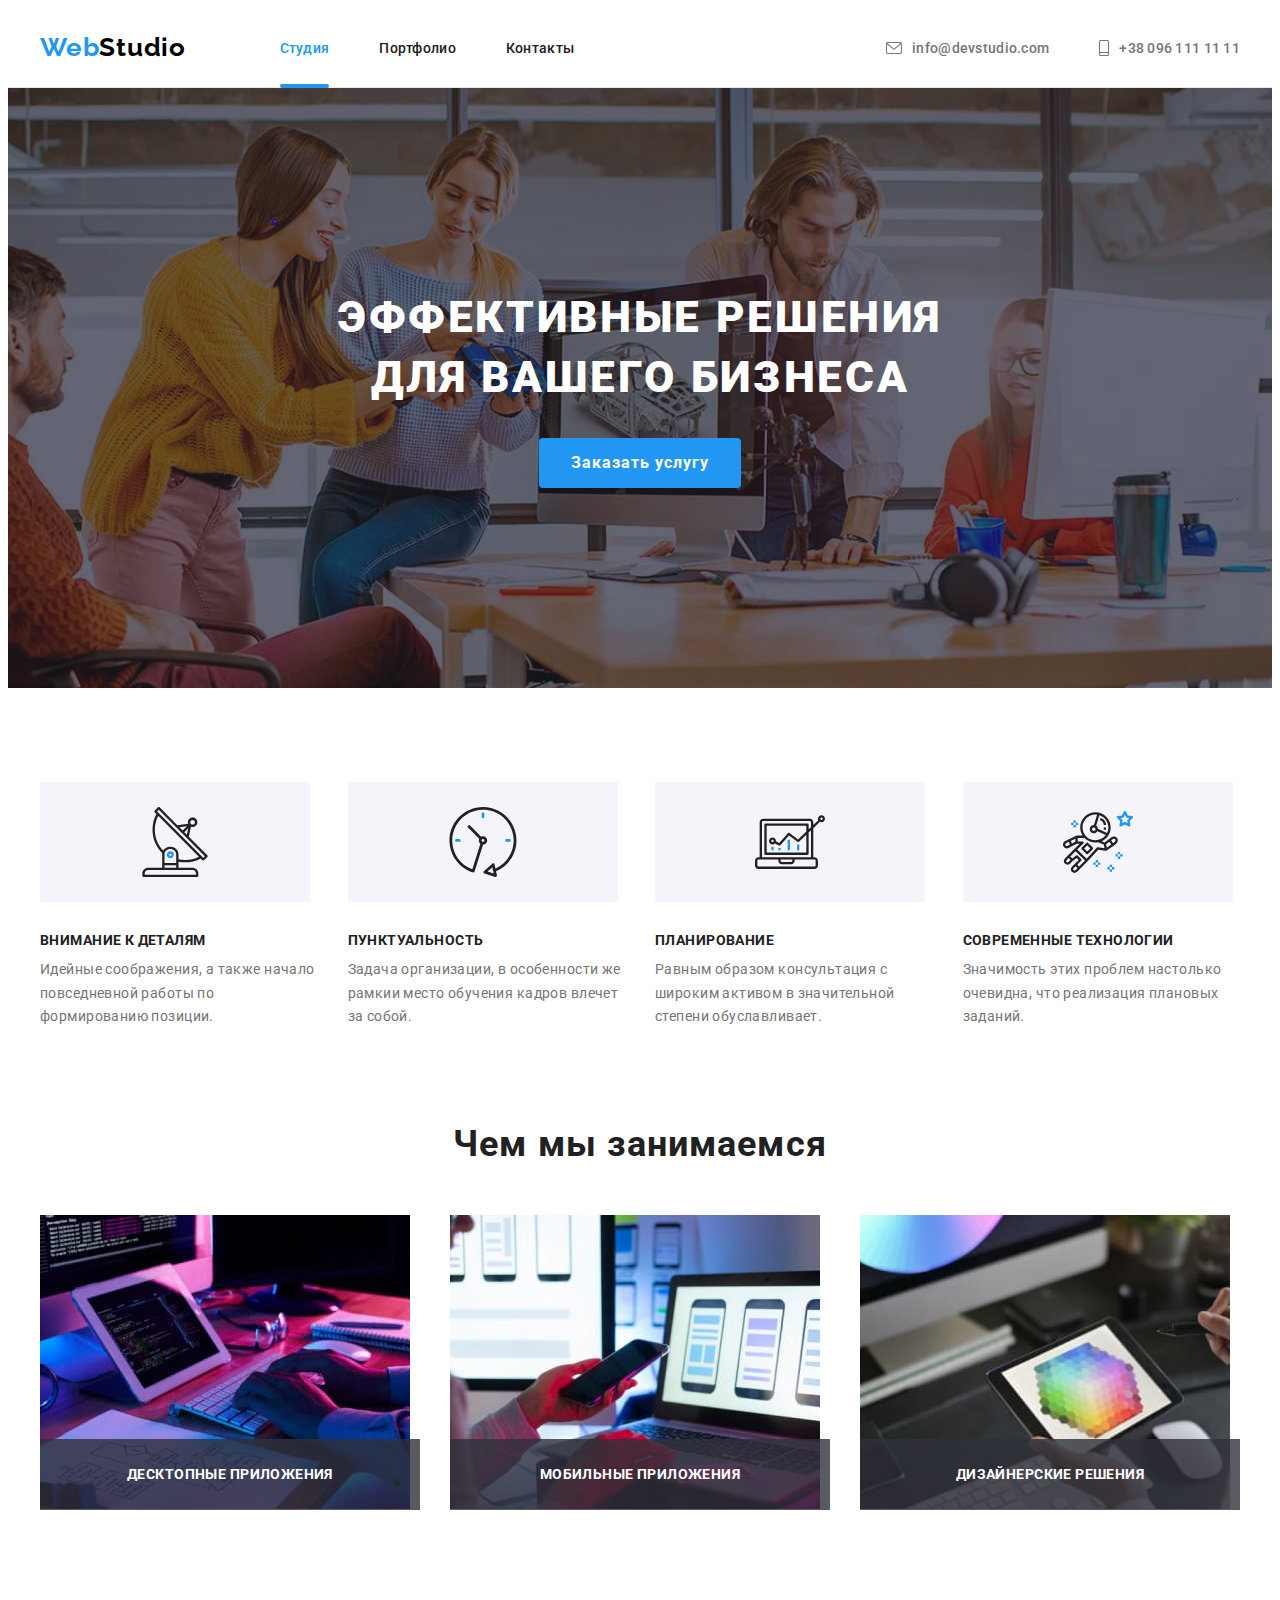
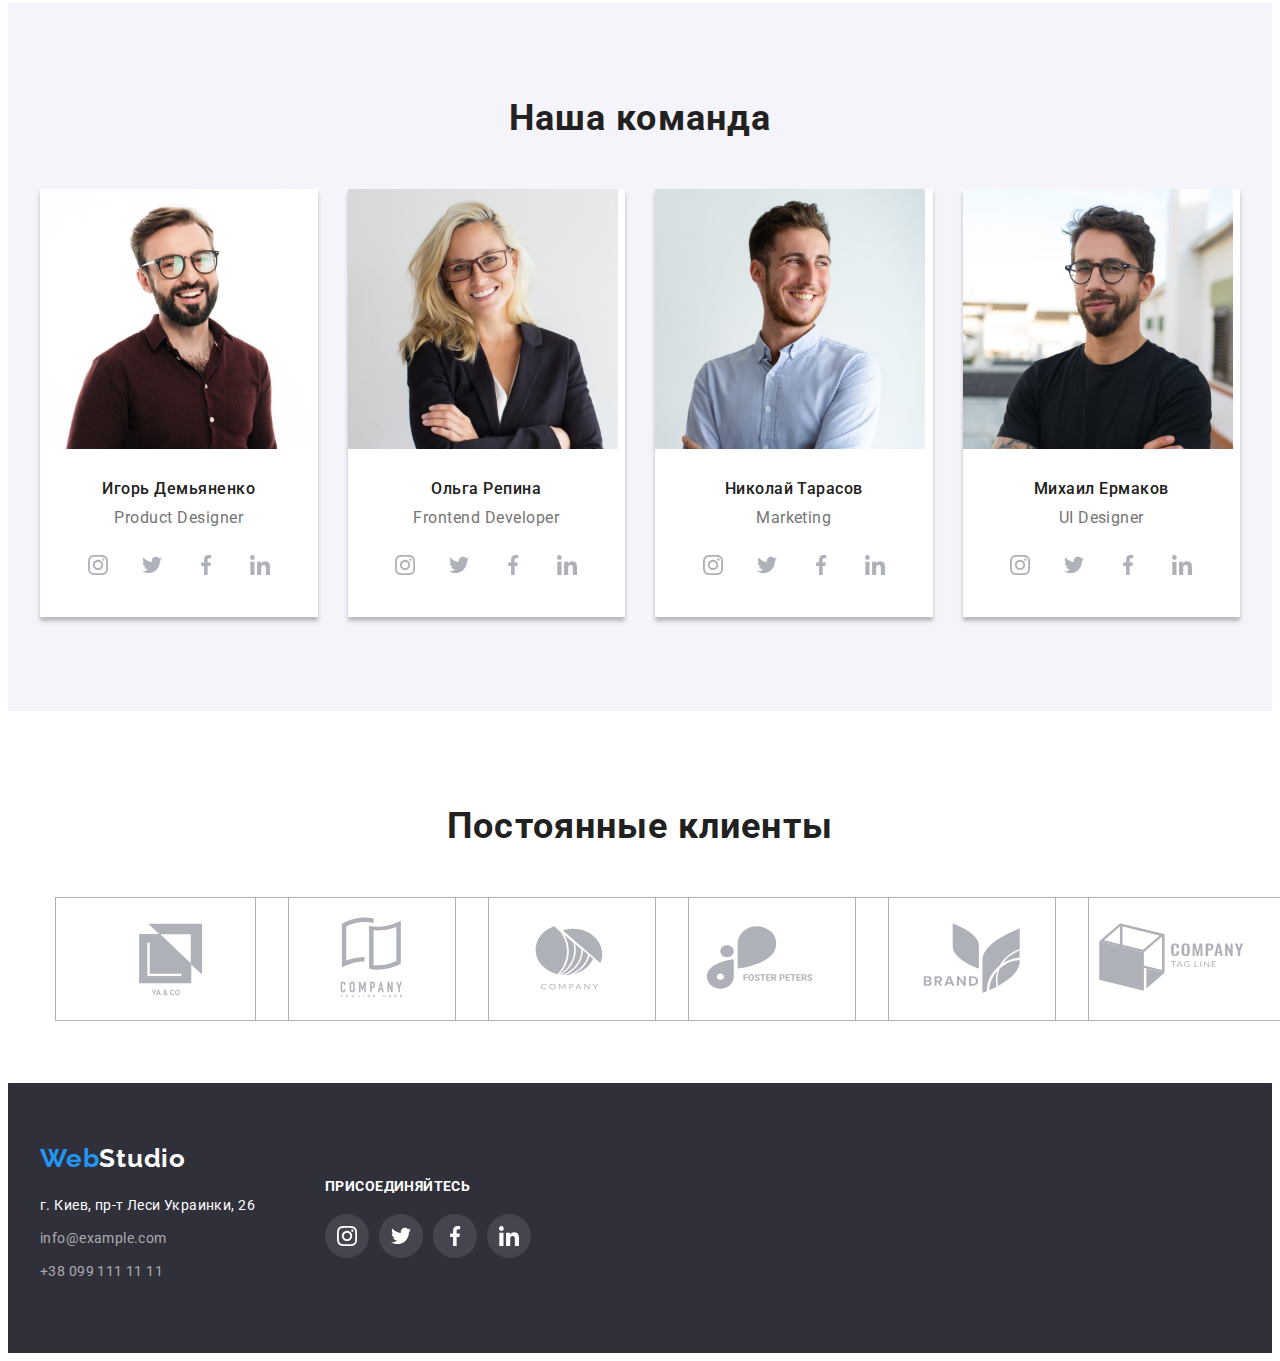
==== index.html @ f4473c48 "add files from previous homework" ====
<!DOCTYPE html>
<html lang="ru">
    <head>
        <meta charset="utf-8">
        <title> Studio</title>
        <!--link GOOGLE Fonts-->
        <!--CSS rules to specify families
            font-family: 'Raleway', sans-serif;
            font-family: 'Roboto', sans-serif;-->
        <link rel="preconnect" href="https://fonts.googleapis.com">
        <link rel="preconnect" href="https://fonts.gstatic.com" crossorigin>
        <link href="https://fonts.googleapis.com/css2?family=Raleway:wght@700&family=Roboto:wght@400;500;700;900&display=swap" rel="stylesheet">
        <!--Link style-->
        <link rel="stylesheet" href="https://cdnjs.cloudflare.com/ajax/libs/modern-normalize/1.1.0/modern-normalize.min.css" integrity="sha512-wpPYUAdjBVSE4KJnH1VR1HeZfpl1ub8YT/NKx4PuQ5NmX2tKuGu6U/JRp5y+Y8XG2tV+wKQpNHVUX03MfMFn9Q==" crossorigin="anonymous" referrerpolicy="no-referrer" />
        <link rel="stylesheet" href="./css/style.css">
    </head>
    <body>
        <header class="header">
            <div class="container header-container">
                <a href="" class="link link-no-tdn header-logo">Web<span class="header-post-logo">Studio</span> </a>
                <nav class="navigation-header">
                    <ul class="list list-no-ls list-header-navigation " > 
                        <li class="header-nav-item item"><a href="./index.html" class="link link-no-tdn header-nav-link current-page-link ">Студия</a></li>
                        <li class="header-nav-item item"><a href="./portfolio.html" class="link link-no-tdn header-nav-link ">Портфолио</a></li>    
                        <li class="header-nav-item item"><a href="" class="link link-no-tdn header-nav-link ">Контакты</a></li>
                    </ul>    
                </nav>
                <ul class="list list-no-ls list-header-contact" >
                    <li class="header-contact-item item mail-item"><a href="mailto:info@devstudio.com" class="link link-no-tdn header-contact-link">
                        <svg width="16" height="12" class="contact-icon"> 
                            <use href="./images/icons.svg#icon-envelope"></use>
                        </svg>
                        <span class="mail-header">info@devstudio.com</span></a></li>
                    <li class="header-contact-item"><a href="tel:+380961111111" class="link link-no-tdn header-contact-link">
                        <svg width="10" height="16" class="contact-icon"> 
                            <use href="./images/icons.svg#icon-smartphone"></use>
                        </svg>
                        <span>+38 096 111 11 11</span></a></li>
                </ul>
            </div>
        </header>
        <main>
            <section class="hero section">  
                <div class="container hero-container">
                    <h1 class="hero-title">Эффективные решения для вашего бизнеса</h1>
                        <input type="button" value="Заказать услугу" class="hero-button button" data-modal-open>
                </div>
            </section>
            <section class="superiority section">
                <div class="container">
                    <h2 hidden >Наши достоинства</h2>
                    <ul class="superiority-list list-no-ls">
                        <li class="superiority-item item">
                            <div class="superiority-img-block">
                                <svg class="superiority-img">
                                    <use href="./images/icons.svg#icon-antenna"></use>
                                </svg> 
                            </div>
                            <h3 class="superiority-name">Внимание к деталям</h3>
                            <p class="superiority-after-title">Идейные соображения, а также начало повседневной работы по формированию позиции.</p>
                        </li>
                        <li class="superiority-item item">
                            <div class="superiority-img-block">
                                <svg class="superiority-img">
                                    <use href="./images/icons.svg#icon-clock"></use>
                                </svg> 
                            </div>
                            <h3 class="superiority-name">Пунктуальность</h3>
                            <p class="superiority-after-title">Задача организации, в особенности же рамкии место обучения кадров влечет за собой.</p>
                        </li>
                        <li class="superiority-item item">
                            <div class="superiority-img-block">
                                <svg class="superiority-img">
                                    <use href="./images/icons.svg#icon-diagram"></use>
                                </svg> 
                            </div>
                            <h3 class="superiority-name">Планирование</h3>
                            <p class="superiority-after-title">Равным образом консультация с широким активом в значительной степени обуславливает.</p>
                        </li>
                        <li class="superiority-item item">
                            <div class="superiority-img-block">
                                <svg class="superiority-img">
                                    <use href="./images/icons.svg#icon-astronaut"></use>
                                </svg> 
                            </div>
                            <h3 class="superiority-name">Современные технологии</h3>
                            <p class="superiority-after-title">Значимость этих проблем настолько очевидна, что реализация плановых заданий.</p>
                        </li>
                    </ul> 
                </div>   
            </section>
            <section class="scills-section section">
                <div class="container scills-container">
                    <h2 class="scills-title">
                        Чем мы занимаемся
                    </h2>
                    <ul class="scills-list list-no-ls">
                        <li class="scills-item item">
                            <div class="scills-content">
                                <a href="" class="scills-link link-no-tdn link">
                                    <img src="./images/desktop-app.jpg" alt="Разработка десктопных приложений" width="370" height="294">
                                </a>
                                <p class="scills-content-overlay">
                                    Десктопные приложения
                                </p>
                            </div>
                        </li>
                        <li class="scills-item item">
                            <div class="scills-content">
                                <a href="" class="scills-link link-no-tdn link">
                                    <img src="./images/smartphone-app.jpg" alt="Разработка мобильных приложений" width="370" height="294">
                                </a>
                                <p class="scills-content-overlay">
                                    Мобильные приложения
                                </p>
                            </div>

                        <li class="scills-item item">
                            <div class="scills-content">
                                <a href="" class="scills-link link-no-tdn link">
                                    <img src="./images/design.jpg" alt="Смелые дизайнерские решения" width="370" height="294">
                                </a>
                                <p class="scills-content-overlay">
                                    Дизайнерские решения
                                </p>
                            </div>
                        </li>
                    </ul>
                </div>
            </section>
            <section class="team-section section" >
                <div class="container">
                    <h2 class="team-title"> Наша команда </h2>
                    <ul class="team-list list-no-ls">
                        <li class="team-items item">
                            <img src="./images/productdesigner.jpg" alt="Product Designer" width="270" height="260">
                            <div class="team-fig-caption">
                                <h3 class="team-member-names">Игорь Демьяненко</h3>
                                <p lang="en" class="team-member-positions">Product Designer</p>
                                <ul class="social-list social-list-members list-no-ls list">
                                    <li class="social-item item social-item-members">
                                        <a href="" class="social-link link-no-tdn link">
                                            <svg class="social-icon"> 
                                                <use href="./images/icons.svg#icon-instagram"></use>
                                            </svg>
                                             </a>
                                    </li>
                                    <li class="social-item item social-item-members">
                                        <a href="" class="social-link link-no-tdn link">
                                            <svg class="social-icon"> 
                                                <use href="./images/icons.svg#icon-twitter"></use>
                                            </svg>
                                        </a>
                                    </li>
                                    <li class="social-item item social-item-members">
                                        <a href="" class="social-link link-no-tdn link">
                                            <svg class="social-icon"> 
                                                <use href="./images/icons.svg#icon-facebook"></use>
                                            </svg>
                                        </a>
                                    </li>
                                    <li class="social-item item social-item-members">
                                        <a href="" class="social-link link-no-tdn link">
                                            <svg class="social-icon"> 
                                                <use href="./images/icons.svg#icon-linkedin"></use>
                                            </svg>
                                        </a>
                                    </li>
                                </ul>
                            </div>
                        </li>
                        <li class="team-items item">
                            <img src="./images/frontend.jpg" alt="Frontend Developer" width="270" height="260">
                            <div class="team-fig-caption">
                                <h3 class="team-member-names">Ольга Репина</h3>
                                <p lang="en" class="team-member-positions">Frontend Developer</p>
                                <ul class="social-list social-list-members list-no-ls list">
                                    <li class="social-item item social-item-members">
                                        <a href="" class="social-link link-no-tdn link">
                                            <svg class="social-icon"> 
                                                <use href="./images/icons.svg#icon-instagram"></use>
                                            </svg>
                                             </a>
                                    </li>
                                    <li class="social-item item social-item-members">
                                        <a href="" class="social-link link-no-tdn link">
                                            <svg class="social-icon"> 
                                                <use href="./images/icons.svg#icon-twitter"></use>
                                            </svg>
                                        </a>
                                    </li>
                                    <li class="social-item item social-item-members">
                                        <a href="" class="social-link link-no-tdn link">
                                            <svg class="social-icon"> 
                                                <use href="./images/icons.svg#icon-facebook"></use>
                                            </svg>
                                        </a>
                                    </li>
                                    <li class="social-item item social-item-members">
                                        <a href="" class="social-link link-no-tdn link">
                                            <svg class="social-icon"> 
                                                <use href="./images/icons.svg#icon-linkedin"></use>
                                            </svg>
                                        </a>
                                    </li>
                                </ul>
                            </div>
                        </li>
                        <li class="team-items item">
                            <img src="./images/marketing.jpg" alt="Marketing" width="270" height="260">
                            <div class="team-fig-caption">
                                <h3 class="team-member-names">Николай Тарасов</h3>
                                <p lang="en" class="team-member-positions">Marketing</p>
                                <ul class="social-list social-list-members list-no-ls list">
                                    <li class="social-item item social-item-members">
                                        <a href="" class="social-link link-no-tdn link">
                                            <svg class="social-icon"> 
                                                <use href="./images/icons.svg#icon-instagram"></use>
                                            </svg>
                                             </a>
                                    </li>
                                    <li class="social-item item social-item-members">
                                        <a href="" class="social-link link-no-tdn link">
                                            <svg class="social-icon"> 
                                                <use href="./images/icons.svg#icon-twitter"></use>
                                            </svg>
                                        </a>
                                    </li>
                                    <li class="social-item item social-item-members">
                                        <a href="" class="social-link link-no-tdn link">
                                            <svg class="social-icon"> 
                                                <use href="./images/icons.svg#icon-facebook"></use>
                                            </svg>
                                        </a>
                                    </li>
                                    <li class="social-item item social-item-members">
                                        <a href="" class="social-link link-no-tdn link">
                                            <svg class="social-icon"> 
                                                <use href="./images/icons.svg#icon-linkedin"></use>
                                            </svg>
                                        </a>
                                    </li>
                                </ul>
                            </div>
                        </li>
                        <li class="team-items item">
                            <img src="./images/uidesigner.jpg" alt="UI Designer" width="270" height="260">
                            <div class="team-fig-caption">
                                <h3 class="team-member-names">Михаил Ермаков</h3>
                                <p lang="en" class="team-member-positions">UI Designer</p>
                                <ul class="social-list social-list-members list-no-ls list">
                                    <li class="social-item item social-item-members">
                                        <a href="" class="social-link link-no-tdn link">
                                            <svg class="social-icon"> 
                                                <use href="./images/icons.svg#icon-instagram"></use>
                                            </svg>
                                             </a>
                                    </li>
                                    <li class="social-item item social-item-members">
                                        <a href="" class="social-link link-no-tdn link">
                                            <svg class="social-icon"> 
                                                <use href="./images/icons.svg#icon-twitter"></use>
                                            </svg>
                                        </a>
                                    </li>
                                    <li class="social-item item social-item-members">
                                        <a href="" class="social-link link-no-tdn link">
                                            <svg class="social-icon"> 
                                                <use href="./images/icons.svg#icon-facebook"></use>
                                            </svg>
                                        </a>
                                    </li>
                                    <li class="social-item item social-item-members">
                                        <a href="" class="social-link link-no-tdn link">
                                            <svg class="social-icon"> 
                                                <use href="./images/icons.svg#icon-linkedin"></use>
                                            </svg>
                                        </a>
                                    </li>
                                </ul>
                            </div>
                        </li>
                    </ul>
                </div>
            </section> 
            <section class="section regcustomers-section">
                <div class="container regcustomers-container">
                    <h2 class="regcustomers-title">Постоянные клиенты</h2>
                    <ul class="regcustomers-list list-no-ls list">
                        <li class="regcustomers-item item"> 
                            <a href="" class="regcustomers-link link-no-std"> 
                                <svg class="regcustomers-icon"> 
                                    <use href="./images/icons.svg#icon-client1"> 
                                    </use>
                                </svg>
                            </a>
                        </li>
                        <li class="regcustomers-item item"> 
                            <a href="" class="regcustomers-link link-no-std"> 
                                <svg class="regcustomers-icon"> 
                                    <use href="./images/icons.svg#icon-client2"> 
                                    </use>
                                </svg>
                            </a>
                        </li>
                        <li class="regcustomers-item item"> 
                            <a href="" class="regcustomers-link link-no-std"> 
                                <svg class="regcustomers-icon"> 
                                    <use href="./images/icons.svg#icon-client3"> 
                                    </use>
                                </svg>
                            </a>
                        </li>
                        <li class="regcustomers-item item"> 
                            <a href="" class="regcustomers-link link-no-std"> 
                                <svg class="regcustomers-icon"> 
                                    <use href="./images/icons.svg#icon-client4"> 
                                    </use>
                                </svg>
                            </a>
                        </li>
                        <li class="regcustomers-item item"> 
                            <a href="" class="regcustomers-link link-no-std"> 
                                <svg class="regcustomers-icon"> 
                                    <use href="./images/icons.svg#icon-client5"> 
                                    </use>
                                </svg>
                            </a>
                        </li>
                        <li class="regcustomers-item item"> 
                            <a href="" class="regcustomers-link link-no-std"> 
                                <svg class="regcustomers-icon"> 
                                    <use href="./images/icons.svg#icon-client6"> 
                                    </use>
                                </svg>
                            </a>
                        </li>
                    </ul>
                </div>
            </section>         
        </main> 
        <footer class="footer"> 
            <div class="container footer-container">
                <div class="footer-adress footer-content">
                    <div class="footer-logo-container">
                        <a href="" class="link link-no-tdn footer-logo">Web<span class="footer-post-logo">Studio</span> </a>
                    </div>
                    <address class="address">
                        <ul class="address-list list-no-ls">
                            <li class="address-item item"><a href="" class="address-link link link-no-tdn">г. Киев, пр-т Леси Украинки, 26</a></li>
                            <li class="address-item item"><a href="mailto:info@example.com" class=" address-link link address-telmail-link link-no-tdn">info@example.com</a></li>
                            <li class="address-item item"><a href="tel:+380991111111" class="address-link link address-telmail-link link-no-tdn">+38 099 111 11 11</a></li>
                        </ul>
                    </address>
                </div>
                <div class="footer-content footer-social">
                    <p class="footer-social-title"> присоединяйтесь</p>
                    <ul class="social-list social-list-footer list-no-ls list">
                        <li class="social-item item social-item-footer">
                            <a href="javascript:void(0)" class="social-link social-link-footer link-no-tdn link">
                                <svg class="social-icon social-icon-footer"> 
                                    <use href="./images/icons.svg#icon-instagram"></use>
                                </svg>
                                 </a>
                        </li>
                        <li class="social-item item social-item-members">
                            <a href="javascript:void(0)" class="social-link social-link-footer link-no-tdn link">
                                <svg class="social-icon social-icon-footer"> 
                                    <use href="./images/icons.svg#icon-twitter"></use>
                                </svg>
                            </a>
                        </li>
                        <li class="social-item item social-item-members">
                            <a href="javascript:void(0)" class="social-link social-link-footer link-no-tdn link">
                                <svg class="social-icon social-icon-footer"> 
                                    <use href="./images/icons.svg#icon-facebook"></use>
                                </svg>
                            </a>
                        </li>
                        <li class="social-item item social-item-members">
                            <a href="javascript:void(0)" class="social-link social-link-footer link-no-tdn link">
                                <svg class="social-icon social-icon-footer"> 
                                    <use href="./images/icons.svg#icon-linkedin"></use>
                                </svg>
                            </a>
                        </li>
                    </ul>
                </div>
                <div class="footer-content footer-sign">
    
                </div>
            </div>
            
        </footer> 
        <div class="backdrop is-hidden" data-modal>
            <div class="modal">
                <button type="button" class="close-btn" data-modal-close>
                    <svg class="btn-close-icon"> 
                        <use href="./images/icons.svg#icon-close-btn"></use>
                    </svg>
                </button>
            </div>
        </div> 
        <script src="./js/modal.js"></script> 
    </body>
</html>
---- css/style.css ----
:root{
/*fonts colours */
    --body-fonts-main-color: #212121;
    --body-fonts-onbackgraund-color: #FFFFFF;
    --general-text-fonts-color: #757575;
    --logo-first-color: #2196F3;
    --logo-header-second-color: #000000;
    --logo-footer-second-color: #FFFFFF;
    --active-btn-fonts-color: #FFFFFF;
    --active-link-fonts-color: #2196F3;
    --main-svg-color: #AFB1B8;
/*background colours */   
    --body-background-main-color:#E5E5E5;
    --header-background-color: #FFFFFF;
    --hero-background-color: #2F303A;
    --hero-btn-background-color: #2196F3;
    --body-additional-color: #F5F4FA;
    --footer-background-color: #2F303A;
    --active-btn-background-color: #2196F3;
    --cards-background-color: #FFFFFF;
/*border colors*/
    --header-botton-color: #ECECEC;
    --product-example-card-border: #EEEEEE;
/*distance between content*/
    --horisondal-content-offset-negative: -30px;
    --horisondal-content-offset-positive: 30px;
    --vertical-content-offset-negative: -30px;
    --vertical-content-offset-positive: 30px;
    --vertical-section-offset-negative: -94px;
    --vertical-section-offset-positive: 94px;
/*times*/
    --animation-time: 250ms; 
/*sizes*/
    --portfolio-img-card-height:294px;
    --portfolio-img-card-width:370px;
}
/*reset*/
p, h1, h2, h3, h4, h5, h6{
    margin: 0;
}
ul {
    margin: 0;
    padding-left: 0;
}

/*general components*/
body {
    font-family: Roboto, sans-serif;
    color: var(--body-fonts-main-color);
    /* background-color: var(--body-background-main-color); */
}
.link {
    transition: color var(--animation-time) cubic-bezier(0.4, 0, 0.2, 1) ;
}
.link-no-tdn {
    text-decoration: none;
}
.list-no-ls {
    list-style: none;
}
.container{
    width: 1200px;
    margin: 0 auto;
    padding-left: 15px;
    padding-right: 15px;
}
img{
    display: block;
}

.button{
    transition: color var(--animation-time) cubic-bezier(0.4, 0, 0.2, 1), 
    background-color var(--animation-time) cubic-bezier(0.4, 0, 0.2, 1),
    box-shadow var(--animation-time) cubic-bezier(0.4, 0, 0.2, 1);
}
.section{
    padding-top: var(--vertical-section-offset-positive);
    padding-bottom: var(--vertical-section-offset-positive);
}
/*------------HEADER-------------*/
.header{
    background-color: var(--header-background-color);
    border-bottom: 1px solid var(--header-botton-color);
    padding-bottom: 24px;
    padding-top: 24px;

}
.header-container {
    display: flex;
    flex-wrap: wrap;
    align-items: center;
    justify-content: space-between;
}
.header-logo {
    font-family: Raleway;
    font-weight: 700;
    font-size: 26px;
    line-height: calc(31 / 26);
    letter-spacing: 0.03em; 
    color: var(--logo-first-color);
    flex-grow: 0.6;
}
.header-post-logo {
    color: var(--logo-header-second-color);
}
.navigation-header {
    flex-grow: 1;
}  
.list-header-navigation {
    display: flex;
    flex-wrap: wrap;
    justify-content: flex-start;
} 
.header-nav-item:not(:last-child) {
    margin-right: 50px;
} 
.header-nav-link {
    font-weight: 500;
    font-size: 14px;
    line-height: calc(16 / 14);
    letter-spacing: 0.02em;
    color:inherit;
}
.current-page-link {
    position: relative;
    color: var(--active-link-fonts-color);
    /* background-color: var(--active-link-fonts-color); */
}
.current-page-link::after {
    content: "";
    position: absolute;
    display: block;
    border-radius: 2px;
    width: 100%;
    border-bottom: 4px solid var(--active-link-fonts-color);
    top: 44px;
}
.header-nav-link:hover, .header-nav-link:focus {
    color: var(--active-link-fonts-color);
}

.list-header-contact {
    display: flex;
    flex-wrap:wrap;
    flex-grow: 1;
    justify-content: flex-end;
} 
.header-contact-item:not(:last-child) {
    margin-right: 50px;
} 
.header-contact-link{
    display: flex;
    align-items: center;
}
.header-contact-link {
    font-weight: 500;
    font-size: 14px;
    line-height: calc(16 / 14);
    letter-spacing: 0.02em;
    color: var(--general-text-fonts-color);
}

.header-contact-link:hover, .header-contact-link:focus {
    color: var(--active-link-fonts-color);
}
.header-contact-link:hover .contact-icon, 
.header-contact-link:focus .contact-icon{
    --color1: var(--active-link-fonts-color);
}
.contact-icon {
    margin-right: 10px;
}

/*------------------BODY-------------------*/
.hero{
    background-image: linear-gradient(rgba(47, 48, 58, 0.4),
     rgba(47, 48, 58, 0.4)),
    url(../images/bg-hero.jpg);
    background-repeat: no-repeat, no-repeat;
    background-position:center;
    background-size:1600px, 1600px;

}
.hero-container{
    padding-bottom: 106px;
    padding-top: 106px;
    
}
.hero-title {
    font-weight: 900;
    font-size: 44px;
    line-height: 1.36;
    text-align: center;
    letter-spacing: 0.06em;
    text-transform: uppercase;
    color: var(--body-fonts-onbackgraund-color);
    max-width: 696px;
    margin:0 auto 30px;
}
.hero-button {
    cursor: pointer;
    font-family: inherit;
    font-weight: 700;
    font-size: 16px;
    line-height: 1.87;
    display: block;
    align-items: center;
    text-align: center;
    letter-spacing: 0.06em;
    color: var(--body-fonts-onbackgraund-color);
    background-color: var(--hero-btn-background-color);
    padding-left: 32px;
    padding-right: 32px;
    padding-top: 10px;
    padding-bottom: 10px;
    margin:0 auto;
    border-radius: 4px;
    border: 0;
}
/*------SUPERIORITY-------*/
.superiority-list{
    display: flex;
    flex-wrap: wrap;
    margin-left:  var(--horisondal-content-offset-negative);
    margin-top: var(--vertical-content-offset-negative);

}
.superiority-item {
    margin-left: var(--horisondal-content-offset-positive);
    margin-top: var(--horisondal-content-offset-positive);
    flex-basis: calc(100% / 4 - var(--horisondal-content-offset-positive));
}
.superiority-img-block {
    width: 270px;
    height: 120px;
    display: flex;
    background-color: var(--body-additional-color);
    justify-content: center;
    align-items: center;
    margin-bottom: 30px;
}
.superiority-img {
    height: 70px;
    width: 70px;
}

.superiority-name{
    font-weight: 700;
    font-size: 14px;
    line-height: calc(16 / 14);
    letter-spacing: 0.03em;
    text-transform: uppercase;
    margin-bottom: 10px;
}
.superiority-after-title {
    font-weight: 400;
    font-size: 14px;
    line-height: 1.71;
    letter-spacing: 0.03em;
    color: var(--general-text-fonts-color);
}
.scills-section {
    padding-top: 0;
}
.scills-title {
    font-weight: 700;
    font-size: 36px;
    line-height: calc(42 / 36);
    text-align: center;
    letter-spacing: 0.03em;
    margin-bottom: 20px;
}
.scills-list {
    display: flex;
    flex-wrap: wrap;
    margin-left: var(--horisondal-content-offset-negative);
}
.scills-item {
    margin-top: var(--vertical-content-offset-positive);
    margin-left: var(--horisondal-content-offset-positive);
    flex-basis: calc(100% / 3 - var(--horisondal-content-offset-positive));
}
.scills-link > img {
    object-fit: cover;
}
.scills-content {
    position: relative;
}
.scills-content-overlay {
    position: absolute;
    display: block;
    
    background-image: linear-gradient(to left, rgba(47, 48, 58, 0.8), rgba(47, 48, 58, 0.8));
    padding-top: 27px;
    padding-bottom: 27px;
    
    top: 224px;
    text-transform: uppercase;
    font-weight: 700;
    font-size: 14px;
    line-height: calc(16.41 / 14);
    letter-spacing: 0.03em;
    color: var(--body-fonts-onbackgraund-color);
    width: 100%;
    text-align: center;
}

.team-section {
    background-color: var(--body-additional-color);
}
.team-list {
    display: flex;     
    flex-wrap: wrap;
    margin-left: var(--horisondal-content-offset-negative);
}
.team-items {
    margin-top: var(--vertical-content-offset-positive);
    margin-left: var(--horisondal-content-offset-positive);
    background-color: var(--cards-background-color);
    flex-basis: calc(100% / 4 - var(--horisondal-content-offset-positive));
    box-shadow: 0 4px 4px 0 rgba(0, 0, 0, 0.25);
}
.team-fig-caption {
    margin-top: var(--vertical-content-offset-positive);
    margin-bottom: var(--vertical-content-offset-positive);
}
.team-title {
    font-weight: 700;
    font-size: 36px;
    line-height: calc(42 / 36);
    text-align: center;
    letter-spacing: 0.03em;
    margin-bottom: 20px;
}
.team-member-names {
    font-weight: 500;
    font-size: 16px;
    line-height: calc(19 / 16);
    text-align: center;
    letter-spacing: 0.03em;
    margin-bottom: 10px;
}
.team-member-positions {
    font-weight: 400;
    font-size: 16px;
    line-height: calc(19 / 16);
    text-align: center;
    letter-spacing: 0.03em;
    color: var(--general-text-fonts-color);
    margin-bottom: 16px;
}
.social-list{
    display: flex;
    justify-content: center;
}
.social-item {
    height: 44px;
    width: 44px;
}
.social-item + .social-item {
    margin-left: 10px;
}
.social-link  {
    height: 100%;
    width: 100%;
    display: flex;
    border-radius: 50%;
    justify-content: center;
    align-items: center;
    transition: background-color var(--animation-time) cubic-bezier(0.4, 0, 0.2, 1);
}
.social-link:hover,  .social-link:focus {
    background-color: var(--active-btn-background-color);
}
.social-link:hover .social-icon,
.social-link:focus .social-icon{
    fill:var(--body-fonts-onbackgraund-color);
}
.social-icon {
    fill: #afb1b8;
    width: 20px;
    height: 20px;    
    transition: fill var(--animation-time) cubic-bezier(0.4, 0, 0.2, 1);
}
/*-----------------REGULAR CUSTOMS---------*/

.regcustomers-title {
    font-weight: 700;
    font-size: 36px;
    line-height: calc(42 / 36);
    text-align: center;
    letter-spacing: 0.03em;
    vertical-align: top;
    margin-bottom: 20px;
}
.regcustomers-list {
    display:flex;
    flex-wrap: wrap;
    justify-content: center;
    margin-left: var(--horisondal-content-offset-negative);
}
.regcustomers-item {
    height: 92px;
    width: 170px;
    margin-left: var(--horisondal-content-offset-positive);    
    margin-top: var(--vertical-content-offset-positive);
}
.regcustomers-link{
    display: flex;
    width: 100%;
    height: 100%;
    justify-content: center;
    align-items: center;    
    border: 1px solid var(--main-svg-color);
    padding: 15px 31px;
    transition: border-color var(--animation-time) cubic-bezier(0.4, 0, 0.2, 1);
}
.regcustomers-icon{
    width: 100%;
    height: 100%;
    fill: #AFB1B8;
    transition: fill var(--animation-time) cubic-bezier(0.4, 0, 0.2, 1);
}
.regcustomers-link:hover,
.regcustomers-link:focus {
    border-color: var(--active-link-fonts-color);
}
.regcustomers-link:hover .regcustomers-icon,
.regcustomers-link:focus .regcustomers-icon {
    fill: var(--active-link-fonts-color);

}
/*-----------------FOOTER------------------*/
.footer {
    background-color: var(--footer-background-color);
    padding-top: 60px;
    padding-bottom: 60px;

}

.footer-container {
    display:flex;
    align-items: center;
}

.footer-adress {
    margin-right: 70px;
}

.footer-logo-container {
    margin-bottom: 20px;
}
.footer-logo {
    font-family: Raleway;
    font-weight: 700;
    font-size: 26px;
    line-height: calc(31 / 26);
    letter-spacing: 0.03em; 
    color: var(--logo-first-color);
}
.footer-post-logo {
    font-family: Raleway;
    font-weight: 700;
    font-size: 26px;
    line-height: calc(31 / 26);
    letter-spacing: 0.03em; 
    color: var(--logo-footer-second-color);
}

.address-link{
    font-style: normal;
    font-weight: 400;
    font-size: 14px;
    line-height: 1.71;
    letter-spacing: 0.03em;
    color: var(--body-fonts-onbackgraund-color);
}
.address-link:hover, .address-link:focus{
    color: var(--active-link-fonts-color);
}

.address-telmail-link{
    color: rgba(255, 255, 255, 0.6);
}

.address-item{
    margin-bottom: 9px;
}

.footer-social-title {
    text-transform: uppercase;
    color: var(--body-fonts-onbackgraund-color);
    font-weight: 700;
    font-size: 14px;
    line-height: calc(16 / 14);
    letter-spacing: 0.03em; 
    margin-bottom: 20px;
}


.social-link-footer {
    background-color: rgba(255,255,255,10%);
    transition: background-color var(--animation-time) cubic-bezier(0.4, 0, 0.2, 1);
}

.social-icon-footer {
    fill:var(--body-fonts-onbackgraund-color);
}
/*---------------PORTFOLIO-----------------*/
.products-list {
    display: flex;
    flex-wrap: wrap;
    justify-content: center;
    margin-bottom: 20px;
}

.product-list-item:not(:last-child) {
    margin-right: 8px;
}
.product-list-btn {
    cursor: pointer;
    font-weight: 500;
    font-size: 16px;
    line-height: 1.62;
    text-align: center;
    letter-spacing: 0.03em;
    color:inherit;
    border: 0;
    border-radius: 4px;
    background-color: var(--body-additional-color);
    padding: 6px 22px;
}

.product-list-btn:hover, .product-list-btn:focus {
    color: var(--active-btn-fonts-color);
    background-color: var(--active-btn-background-color);     
    box-shadow: 0px 2px 2px 0 rgba(0, 0, 0, 0.12),
            0px 1px 2px 0 rgba(0, 0, 0, 0.8),
            0px 3px 1px 0 rgba(0, 0, 0, 0.1);
}  

.products-example-list {
    display: flex;
    flex-wrap: wrap;
    margin-left: var(--horisondal-content-offset-negative);
}

.products-example-item {
    background-color: var(--cards-background-color);
    margin-left: var(--horisondal-content-offset-positive);
    margin-top: var(--vertical-content-offset-positive);
    border-bottom: 1px solid var(--product-example-card-border);
    flex-basis: calc(100% / 3 - var(--horisondal-content-offset-positive));
}
.products-example-link{
    display: block;
    transition: box-shadow var(--animation-time) cubic-bezier(0.4, 0, 0.2, 1);
}
.products-example-link:focus,
.products-example-link:hover {
    box-shadow: 1px 4px 6px 0 rgba(0, 0, 0, 0.16),
            0 4px 4px 0 rgba(0, 0, 0, 0.06),
            0 1px 1px 0 rgba(0, 0, 0, 0.12);
}
.products-example-content{
    position: relative;
}
.products-example-link:hover .product-description-content,
.products-example-link:focus .product-description-content  {
    position: absolute;
    transform: translateY(0);    
}
.products-example-content{
    overflow: hidden;
}
.product-description-content {
    position: absolute;
    display:flex;
    top: 0;
    left:0;
    height: 100%;
    width: 100%;
    padding: 24px;
    justify-content: center;
    align-items: center;
    overflow: auto;
    background-image: linear-gradient(to left, rgba(33, 150, 243, 0.9), rgba(33, 150, 243, 0.9));
    font-weight: 400;
    font-size: 18px;
    line-height: 1.33;
    letter-spacing: 0.03em;
    color: var(--body-fonts-onbackgraund-color);
    transform: translateY(100%);
    transition: transform var(--animation-time) cubic-bezier(0.4, 0, 0.2, 1);  
}
.product-name-container {
    padding-top: 20px;
    padding-bottom: 20px;
    padding-left: 24px;
    padding-right: 24px;
}
.products-example-partner {
    font-weight: 700;
    font-size: 18px;
    line-height: 2;
    letter-spacing: 0.06em;
    color: var(--body-fonts-main-color);
    margin-bottom: 4px;
}
.products-example-type {
    font-weight: normal;
    font-size: 16px;
    line-height: 1.87;
    letter-spacing: 0.03em;
    color: var(--general-text-fonts-color);
}

.backdrop {
    position: fixed;
    display: flex;
    width: 100vw;
    height: 100vh;
    background-color: rgba(0, 0, 0, 0.2);
    top: 0;
    left: 0; 
    justify-content: center;
    align-items: center;
    transition: opacity var(--animation-time) cubic-bezier(0.4, 0, 0.2, 1),
            visibility var(--animation-time) cubic-bezier(0.4, 0, 0.2, 1);
}
.backdrop.is-hidden {
    visibility: hidden;
    opacity: 0;
    pointer-events: none;
}
.modal {
    position: relative;
    width: 528px;
    min-height: 581px;
    background-color: #FFFFFF;
    box-shadow: 0px 2px 1px 0px rgba(0, 0, 0, 0.2),
            0px 1px 1px 0px rgba(0, 0, 0, 0.14)
            0px 1px 3px 0px rgba(0, 0, 0, 0.12);
    border-radius: 4px;
}
.close-btn {
    position: absolute;
    top: 14px;
    right: 14px;
    width: 30px;
    height: 30px;
    display: flex;
    justify-content: center;
    align-items: center;
    border-radius: 50%;
    border: 1px solid rgba(0, 0, 0, 0.1);
    background-color: transparent;
}
.btn-close-icon {
    width: 100%;
    height: 100%;
}
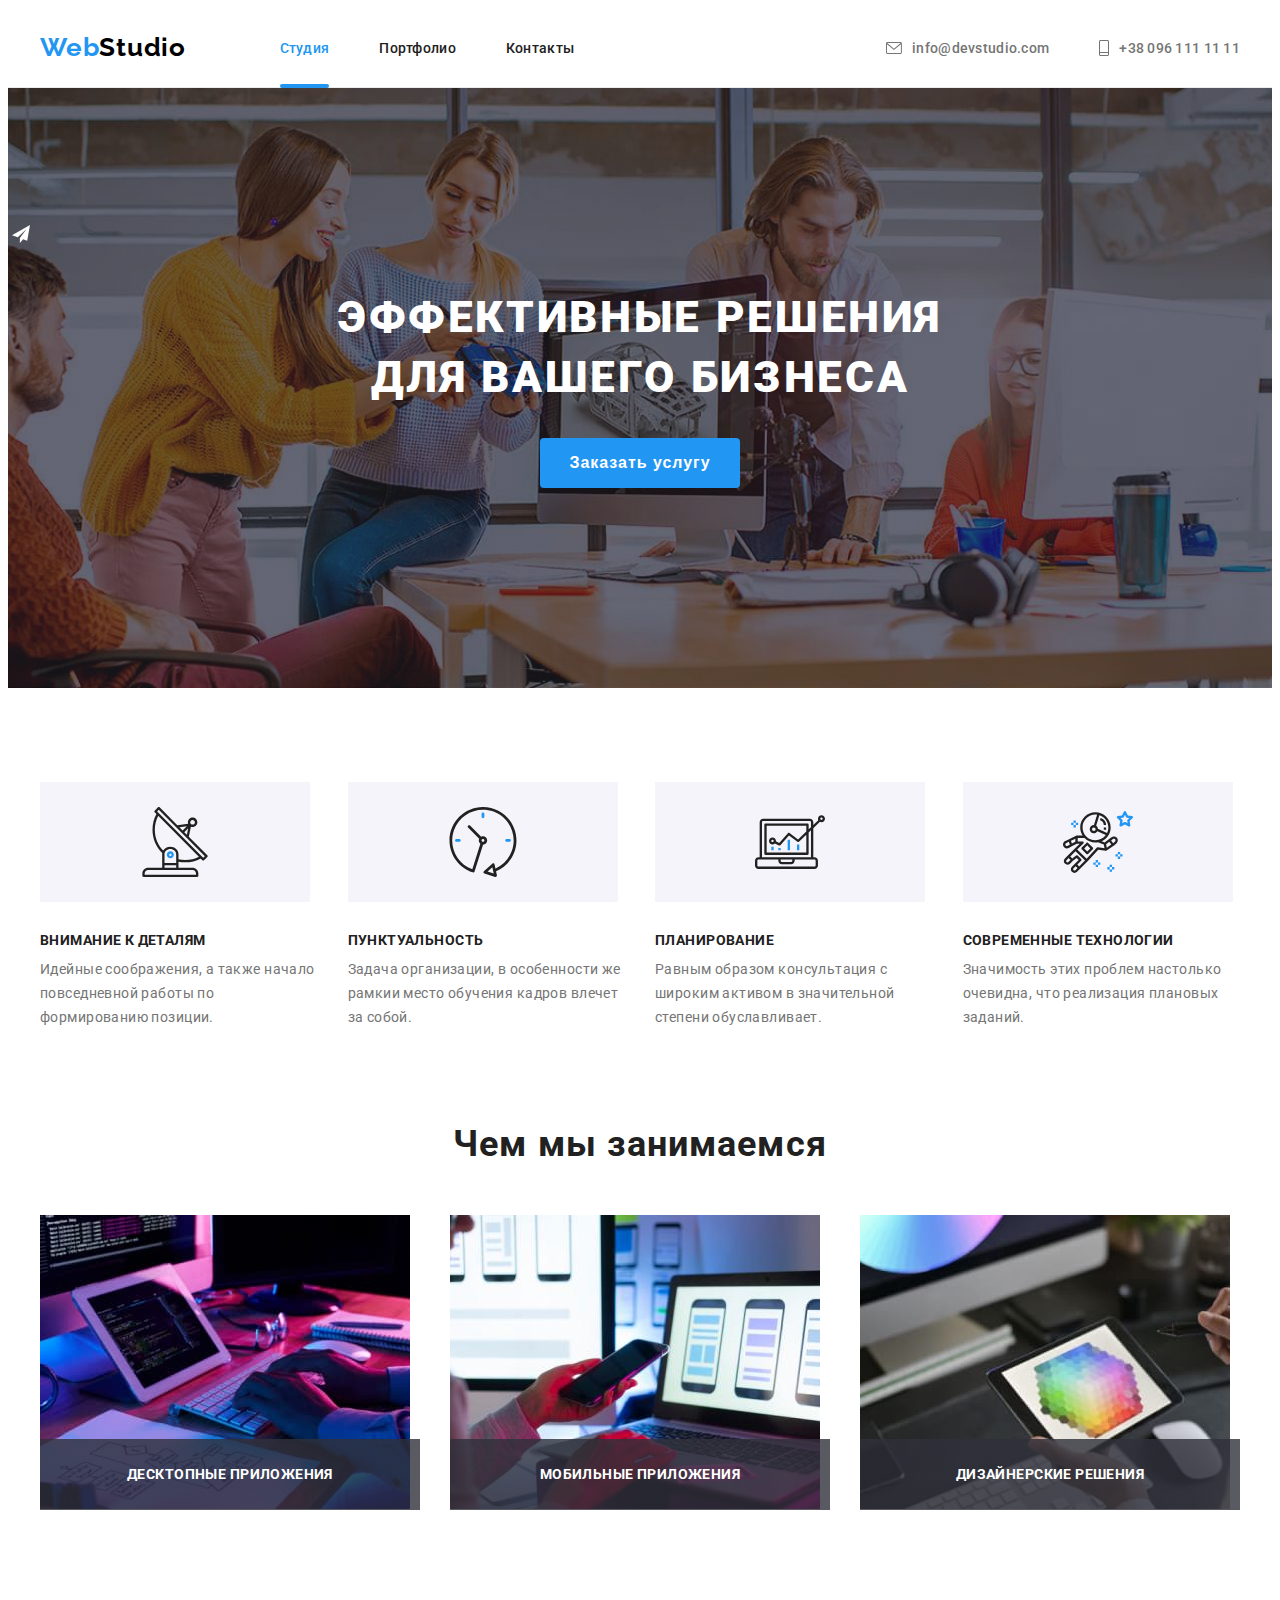
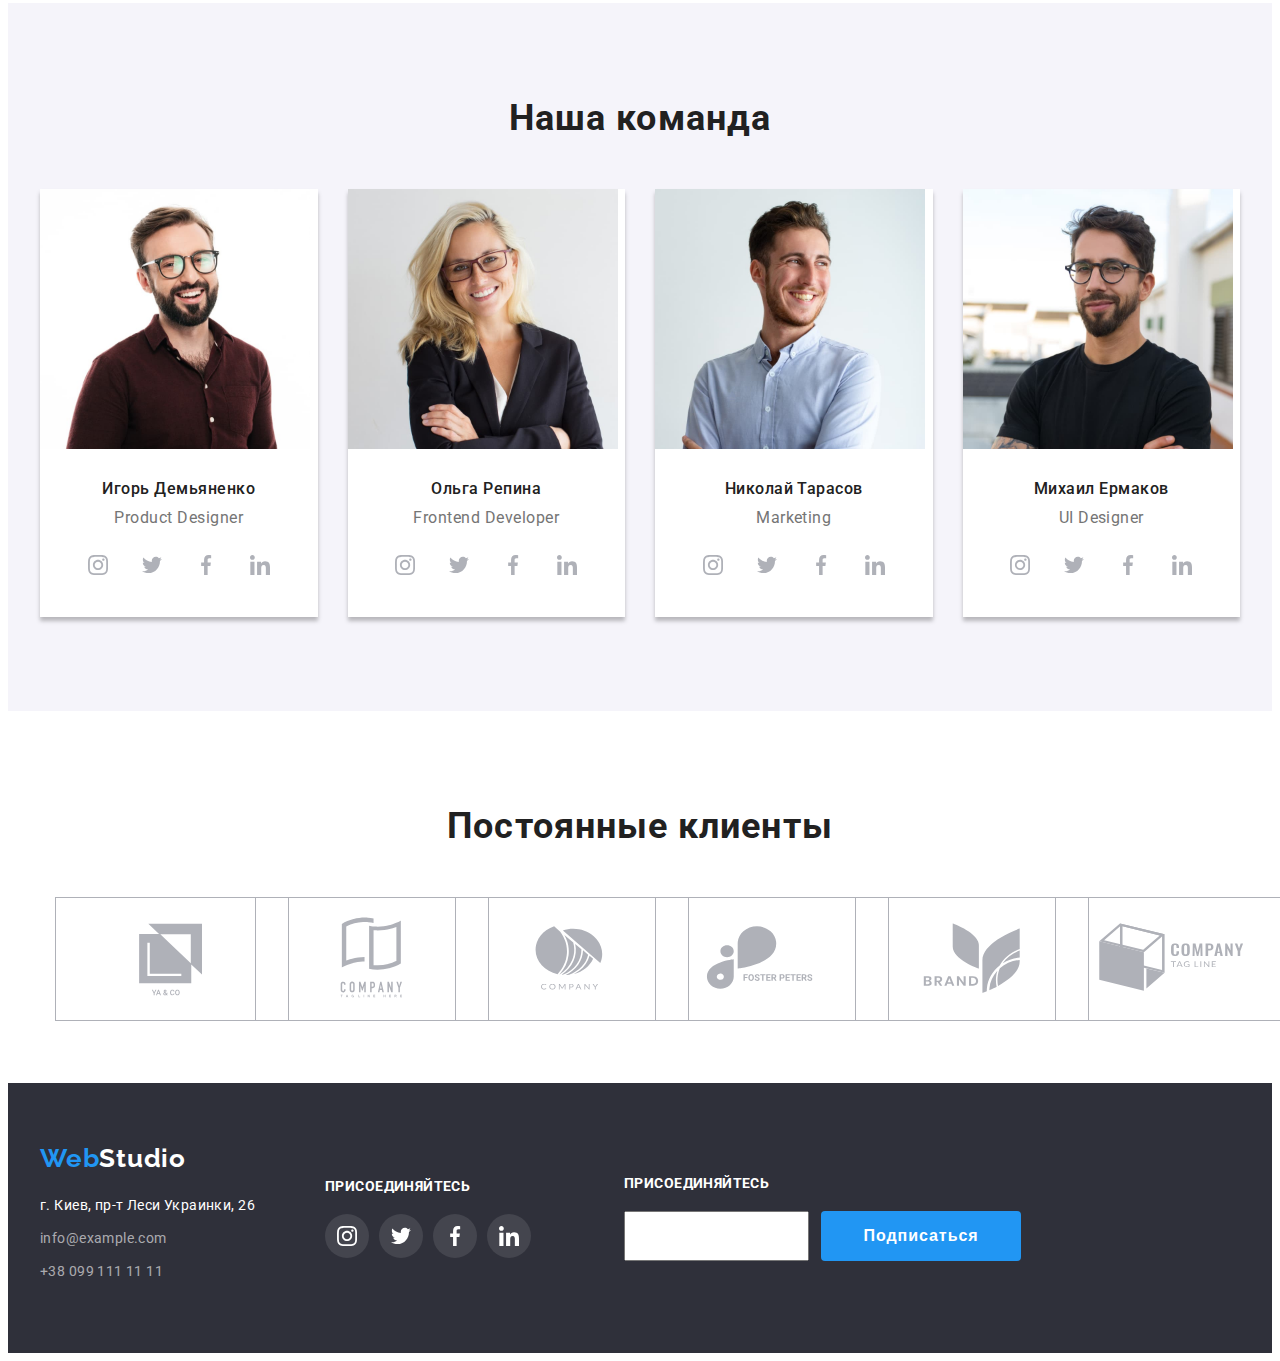
==== commit b4b6c0cc: "add forms to the backdrop and the footer" ====
--- a/index.html
+++ b/index.html
@@ -1,406 +1,495 @@
 <!DOCTYPE html>
 <html lang="ru">
-    <head>
-        <meta charset="utf-8">
-        <title> Studio</title>
-        <!--link GOOGLE Fonts-->
-        <!--CSS rules to specify families
+
+<head>
+    <meta charset="utf-8" />
+    <title>Studio</title>
+    <!--link GOOGLE Fonts-->
+    <!--CSS rules to specify families
             font-family: 'Raleway', sans-serif;
             font-family: 'Roboto', sans-serif;-->
-        <link rel="preconnect" href="https://fonts.googleapis.com">
-        <link rel="preconnect" href="https://fonts.gstatic.com" crossorigin>
-        <link href="https://fonts.googleapis.com/css2?family=Raleway:wght@700&family=Roboto:wght@400;500;700;900&display=swap" rel="stylesheet">
-        <!--Link style-->
-        <link rel="stylesheet" href="https://cdnjs.cloudflare.com/ajax/libs/modern-normalize/1.1.0/modern-normalize.min.css" integrity="sha512-wpPYUAdjBVSE4KJnH1VR1HeZfpl1ub8YT/NKx4PuQ5NmX2tKuGu6U/JRp5y+Y8XG2tV+wKQpNHVUX03MfMFn9Q==" crossorigin="anonymous" referrerpolicy="no-referrer" />
-        <link rel="stylesheet" href="./css/style.css">
-    </head>
-    <body>
-        <header class="header">
-            <div class="container header-container">
-                <a href="" class="link link-no-tdn header-logo">Web<span class="header-post-logo">Studio</span> </a>
-                <nav class="navigation-header">
-                    <ul class="list list-no-ls list-header-navigation " > 
-                        <li class="header-nav-item item"><a href="./index.html" class="link link-no-tdn header-nav-link current-page-link ">Студия</a></li>
-                        <li class="header-nav-item item"><a href="./portfolio.html" class="link link-no-tdn header-nav-link ">Портфолио</a></li>    
-                        <li class="header-nav-item item"><a href="" class="link link-no-tdn header-nav-link ">Контакты</a></li>
-                    </ul>    
-                </nav>
-                <ul class="list list-no-ls list-header-contact" >
-                    <li class="header-contact-item item mail-item"><a href="mailto:info@devstudio.com" class="link link-no-tdn header-contact-link">
-                        <svg width="16" height="12" class="contact-icon"> 
+    <link rel="preconnect" href="https://fonts.googleapis.com" />
+    <link rel="preconnect" href="https://fonts.gstatic.com" crossorigin />
+    <link
+        href="https://fonts.googleapis.com/css2?family=Raleway:wght@700&family=Roboto:wght@400;500;700;900&display=swap"
+        rel="stylesheet" />
+    <!--Link style-->
+    <link rel="stylesheet" href="https://cdnjs.cloudflare.com/ajax/libs/modern-normalize/1.1.0/modern-normalize.min.css"
+        integrity="sha512-wpPYUAdjBVSE4KJnH1VR1HeZfpl1ub8YT/NKx4PuQ5NmX2tKuGu6U/JRp5y+Y8XG2tV+wKQpNHVUX03MfMFn9Q=="
+        crossorigin="anonymous" referrerpolicy="no-referrer" />
+    <link rel="stylesheet" href="./css/style.css" />
+</head>
+
+<body>
+    <header class="header">
+        <div class="container header-container">
+            <a href="" class="link link-no-tdn header-logo">Web<span class="header-post-logo">Studio</span>
+            </a>
+            <nav class="navigation-header">
+                <ul class="list list-no-ls list-header-navigation">
+                    <li class="header-nav-item item">
+                        <a href="./index.html" class="link link-no-tdn header-nav-link current-page-link">Студия</a>
+                    </li>
+                    <li class="header-nav-item item">
+                        <a href="./portfolio.html" class="link link-no-tdn header-nav-link">Портфолио</a>
+                    </li>
+                    <li class="header-nav-item item">
+                        <a href="" class="link link-no-tdn header-nav-link">Контакты</a>
+                    </li>
+                </ul>
+            </nav>
+            <ul class="list list-no-ls list-header-contact">
+                <li class="header-contact-item item mail-item">
+                    <a href="mailto:info@devstudio.com" class="link link-no-tdn header-contact-link">
+                        <svg width="16" height="12" class="contact-icon">
                             <use href="./images/icons.svg#icon-envelope"></use>
                         </svg>
-                        <span class="mail-header">info@devstudio.com</span></a></li>
-                    <li class="header-contact-item"><a href="tel:+380961111111" class="link link-no-tdn header-contact-link">
-                        <svg width="10" height="16" class="contact-icon"> 
+                        <span class="mail-header">info@devstudio.com</span></a>
+                </li>
+                <li class="header-contact-item">
+                    <a href="tel:+380961111111" class="link link-no-tdn header-contact-link">
+                        <svg width="10" height="16" class="contact-icon">
                             <use href="./images/icons.svg#icon-smartphone"></use>
                         </svg>
-                        <span>+38 096 111 11 11</span></a></li>
-                </ul>
-            </div>
-        </header>
-        <main>
-            <section class="hero section">  
-                <div class="container hero-container">
-                    <h1 class="hero-title">Эффективные решения для вашего бизнеса</h1>
-                        <input type="button" value="Заказать услугу" class="hero-button button" data-modal-open>
+                        <span>+38 096 111 11 11</span></a>
+                </li>
+            </ul>
+        </div>
+    </header>
+    <main>
+        <section class="hero section">
+            <div class="container hero-container">
+                <h1 class="hero-title">Эффективные решения для вашего бизнеса</h1>
+                <input type="button" value="Заказать услугу" class="hero-button button" data-modal-open />
+            </div>
+        </section>
+        <section class="superiority section">
+            <div class="container">
+                <h2 hidden>Наши достоинства</h2>
+                <ul class="superiority-list list-no-ls">
+                    <li class="superiority-item item">
+                        <div class="superiority-img-block">
+                            <svg class="superiority-img">
+                                <use href="./images/icons.svg#icon-antenna"></use>
+                            </svg>
+                        </div>
+                        <h3 class="superiority-name">Внимание к деталям</h3>
+                        <p class="superiority-after-title">
+                            Идейные соображения, а также начало повседневной работы по
+                            формированию позиции.
+                        </p>
+                    </li>
+                    <li class="superiority-item item">
+                        <div class="superiority-img-block">
+                            <svg class="superiority-img">
+                                <use href="./images/icons.svg#icon-clock"></use>
+                            </svg>
+                        </div>
+                        <h3 class="superiority-name">Пунктуальность</h3>
+                        <p class="superiority-after-title">
+                            Задача организации, в особенности же рамкии место обучения
+                            кадров влечет за собой.
+                        </p>
+                    </li>
+                    <li class="superiority-item item">
+                        <div class="superiority-img-block">
+                            <svg class="superiority-img">
+                                <use href="./images/icons.svg#icon-diagram"></use>
+                            </svg>
+                        </div>
+                        <h3 class="superiority-name">Планирование</h3>
+                        <p class="superiority-after-title">
+                            Равным образом консультация с широким активом в значительной
+                            степени обуславливает.
+                        </p>
+                    </li>
+                    <li class="superiority-item item">
+                        <div class="superiority-img-block">
+                            <svg class="superiority-img">
+                                <use href="./images/icons.svg#icon-astronaut"></use>
+                            </svg>
+                        </div>
+                        <h3 class="superiority-name">Современные технологии</h3>
+                        <p class="superiority-after-title">
+                            Значимость этих проблем настолько очевидна, что реализация
+                            плановых заданий.
+                        </p>
+                    </li>
+                </ul>
+            </div>
+        </section>
+        <section class="scills-section section">
+            <div class="container scills-container">
+                <h2 class="scills-title">Чем мы занимаемся</h2>
+                <ul class="scills-list list-no-ls">
+                    <li class="scills-item item">
+                        <div class="scills-content">
+                            <a href="" class="scills-link link-no-tdn link">
+                                <img src="./images/desktop-app.jpg" alt="Разработка десктопных приложений" width="370"
+                                    height="294" />
+                            </a>
+                            <p class="scills-content-overlay">Десктопные приложения</p>
+                        </div>
+                    </li>
+                    <li class="scills-item item">
+                        <div class="scills-content">
+                            <a href="" class="scills-link link-no-tdn link">
+                                <img src="./images/smartphone-app.jpg" alt="Разработка мобильных приложений" width="370"
+                                    height="294" />
+                            </a>
+                            <p class="scills-content-overlay">Мобильные приложения</p>
+                        </div>
+                    </li>
+
+                    <li class="scills-item item">
+                        <div class="scills-content">
+                            <a href="" class="scills-link link-no-tdn link">
+                                <img src="./images/design.jpg" alt="Смелые дизайнерские решения" width="370"
+                                    height="294" />
+                            </a>
+                            <p class="scills-content-overlay">Дизайнерские решения</p>
+                        </div>
+                    </li>
+                </ul>
+            </div>
+        </section>
+        <section class="team-section section">
+            <div class="container team-container">
+                <h2 class="team-title">Наша команда</h2>
+                <ul class="team-list list-no-ls">
+                    <li class="team-items item">
+                        <img src="./images/productdesigner.jpg" alt="Product Designer" width="270" height="260" />
+                        <div class="team-fig-caption">
+                            <h3 class="team-member-names">Игорь Демьяненко</h3>
+                            <p lang="en" class="team-member-positions">Product Designer</p>
+                            <ul class="social-list social-list-members list-no-ls list">
+                                <li class="social-item item social-item-members">
+                                    <a href="" class="social-link link-no-tdn link">
+                                        <svg class="social-icon">
+                                            <use href="./images/icons.svg#icon-instagram"></use>
+                                        </svg>
+                                    </a>
+                                </li>
+                                <li class="social-item item social-item-members">
+                                    <a href="" class="social-link link-no-tdn link">
+                                        <svg class="social-icon">
+                                            <use href="./images/icons.svg#icon-twitter"></use>
+                                        </svg>
+                                    </a>
+                                </li>
+                                <li class="social-item item social-item-members">
+                                    <a href="" class="social-link link-no-tdn link">
+                                        <svg class="social-icon">
+                                            <use href="./images/icons.svg#icon-facebook"></use>
+                                        </svg>
+                                    </a>
+                                </li>
+                                <li class="social-item item social-item-members">
+                                    <a href="" class="social-link link-no-tdn link">
+                                        <svg class="social-icon">
+                                            <use href="./images/icons.svg#icon-linkedin"></use>
+                                        </svg>
+                                    </a>
+                                </li>
+                            </ul>
+                        </div>
+                    </li>
+                    <li class="team-items item">
+                        <img src="./images/frontend.jpg" alt="Frontend Developer" width="270" height="260" />
+                        <div class="team-fig-caption">
+                            <h3 class="team-member-names">Ольга Репина</h3>
+                            <p lang="en" class="team-member-positions">
+                                Frontend Developer
+                            </p>
+                            <ul class="social-list social-list-members list-no-ls list">
+                                <li class="social-item item social-item-members">
+                                    <a href="" class="social-link link-no-tdn link">
+                                        <svg class="social-icon">
+                                            <use href="./images/icons.svg#icon-instagram"></use>
+                                        </svg>
+                                    </a>
+                                </li>
+                                <li class="social-item item social-item-members">
+                                    <a href="" class="social-link link-no-tdn link">
+                                        <svg class="social-icon">
+                                            <use href="./images/icons.svg#icon-twitter"></use>
+                                        </svg>
+                                    </a>
+                                </li>
+                                <li class="social-item item social-item-members">
+                                    <a href="" class="social-link link-no-tdn link">
+                                        <svg class="social-icon">
+                                            <use href="./images/icons.svg#icon-facebook"></use>
+                                        </svg>
+                                    </a>
+                                </li>
+                                <li class="social-item item social-item-members">
+                                    <a href="" class="social-link link-no-tdn link">
+                                        <svg class="social-icon">
+                                            <use href="./images/icons.svg#icon-linkedin"></use>
+                                        </svg>
+                                    </a>
+                                </li>
+                            </ul>
+                        </div>
+                    </li>
+                    <li class="team-items item">
+                        <img src="./images/marketing.jpg" alt="Marketing" width="270" height="260" />
+                        <div class="team-fig-caption">
+                            <h3 class="team-member-names">Николай Тарасов</h3>
+                            <p lang="en" class="team-member-positions">Marketing</p>
+                            <ul class="social-list social-list-members list-no-ls list">
+                                <li class="social-item item social-item-members">
+                                    <a href="" class="social-link link-no-tdn link">
+                                        <svg class="social-icon">
+                                            <use href="./images/icons.svg#icon-instagram"></use>
+                                        </svg>
+                                    </a>
+                                </li>
+                                <li class="social-item item social-item-members">
+                                    <a href="" class="social-link link-no-tdn link">
+                                        <svg class="social-icon">
+                                            <use href="./images/icons.svg#icon-twitter"></use>
+                                        </svg>
+                                    </a>
+                                </li>
+                                <li class="social-item item social-item-members">
+                                    <a href="" class="social-link link-no-tdn link">
+                                        <svg class="social-icon">
+                                            <use href="./images/icons.svg#icon-facebook"></use>
+                                        </svg>
+                                    </a>
+                                </li>
+                                <li class="social-item item social-item-members">
+                                    <a href="" class="social-link link-no-tdn link">
+                                        <svg class="social-icon">
+                                            <use href="./images/icons.svg#icon-linkedin"></use>
+                                        </svg>
+                                    </a>
+                                </li>
+                            </ul>
+                        </div>
+                    </li>
+                    <li class="team-items item">
+                        <img src="./images/uidesigner.jpg" alt="UI Designer" width="270" height="260" />
+                        <div class="team-fig-caption">
+                            <h3 class="team-member-names">Михаил Ермаков</h3>
+                            <p lang="en" class="team-member-positions">UI Designer</p>
+                            <ul class="social-list social-list-members list-no-ls list">
+                                <li class="social-item item social-item-members">
+                                    <a href="" class="social-link link-no-tdn link">
+                                        <svg class="social-icon">
+                                            <use href="./images/icons.svg#icon-instagram"></use>
+                                        </svg>
+                                    </a>
+                                </li>
+                                <li class="social-item item social-item-members">
+                                    <a href="" class="social-link link-no-tdn link">
+                                        <svg class="social-icon">
+                                            <use href="./images/icons.svg#icon-twitter"></use>
+                                        </svg>
+                                    </a>
+                                </li>
+                                <li class="social-item item social-item-members">
+                                    <a href="" class="social-link link-no-tdn link">
+                                        <svg class="social-icon">
+                                            <use href="./images/icons.svg#icon-facebook"></use>
+                                        </svg>
+                                    </a>
+                                </li>
+                                <li class="social-item item social-item-members">
+                                    <a href="" class="social-link link-no-tdn link">
+                                        <svg class="social-icon">
+                                            <use href="./images/icons.svg#icon-linkedin"></use>
+                                        </svg>
+                                    </a>
+                                </li>
+                            </ul>
+                        </div>
+                    </li>
+                </ul>
+            </div>
+        </section>
+        <section class="section regcustomers-section">
+            <div class="container regcustomers-container">
+                <h2 class="regcustomers-title">Постоянные клиенты</h2>
+                <ul class="regcustomers-list list-no-ls list">
+                    <li class="regcustomers-item item">
+                        <a href="" class="regcustomers-link link-no-std">
+                            <svg class="regcustomers-icon">
+                                <use href="./images/icons.svg#icon-client1"></use>
+                            </svg>
+                        </a>
+                    </li>
+                    <li class="regcustomers-item item">
+                        <a href="" class="regcustomers-link link-no-std">
+                            <svg class="regcustomers-icon">
+                                <use href="./images/icons.svg#icon-client2"></use>
+                            </svg>
+                        </a>
+                    </li>
+                    <li class="regcustomers-item item">
+                        <a href="" class="regcustomers-link link-no-std">
+                            <svg class="regcustomers-icon">
+                                <use href="./images/icons.svg#icon-client3"></use>
+                            </svg>
+                        </a>
+                    </li>
+                    <li class="regcustomers-item item">
+                        <a href="" class="regcustomers-link link-no-std">
+                            <svg class="regcustomers-icon">
+                                <use href="./images/icons.svg#icon-client4"></use>
+                            </svg>
+                        </a>
+                    </li>
+                    <li class="regcustomers-item item">
+                        <a href="" class="regcustomers-link link-no-std">
+                            <svg class="regcustomers-icon">
+                                <use href="./images/icons.svg#icon-client5"></use>
+                            </svg>
+                        </a>
+                    </li>
+                    <li class="regcustomers-item item">
+                        <a href="" class="regcustomers-link link-no-std">
+                            <svg class="regcustomers-icon">
+                                <use href="./images/icons.svg#icon-client6"></use>
+                            </svg>
+                        </a>
+                    </li>
+                </ul>
+            </div>
+        </section>
+    </main>
+    <footer class="footer">
+        <div class="container footer-container">
+            <div class="footer-adress footer-content">
+                <div class="footer-logo-container">
+                    <a href="" class="link link-no-tdn footer-logo">Web<span class="footer-post-logo">Studio</span>
+                    </a>
                 </div>
-            </section>
-            <section class="superiority section">
-                <div class="container">
-                    <h2 hidden >Наши достоинства</h2>
-                    <ul class="superiority-list list-no-ls">
-                        <li class="superiority-item item">
-                            <div class="superiority-img-block">
-                                <svg class="superiority-img">
-                                    <use href="./images/icons.svg#icon-antenna"></use>
-                                </svg> 
-                            </div>
-                            <h3 class="superiority-name">Внимание к деталям</h3>
-                            <p class="superiority-after-title">Идейные соображения, а также начало повседневной работы по формированию позиции.</p>
+                <address class="address">
+                    <ul class="address-list list-no-ls">
+                        <li class="address-item item">
+                            <a href="" class="address-link link link-no-tdn">г. Киев, пр-т Леси Украинки, 26</a>
                         </li>
-                        <li class="superiority-item item">
-                            <div class="superiority-img-block">
-                                <svg class="superiority-img">
-                                    <use href="./images/icons.svg#icon-clock"></use>
-                                </svg> 
-                            </div>
-                            <h3 class="superiority-name">Пунктуальность</h3>
-                            <p class="superiority-after-title">Задача организации, в особенности же рамкии место обучения кадров влечет за собой.</p>
+                        <li class="address-item item">
+                            <a href="mailto:info@example.com"
+                                class="address-link link address-telmail-link link-no-tdn">info@example.com</a>
                         </li>
-                        <li class="superiority-item item">
-                            <div class="superiority-img-block">
-                                <svg class="superiority-img">
-                                    <use href="./images/icons.svg#icon-diagram"></use>
-                                </svg> 
-                            </div>
-                            <h3 class="superiority-name">Планирование</h3>
-                            <p class="superiority-after-title">Равным образом консультация с широким активом в значительной степени обуславливает.</p>
-                        </li>
-                        <li class="superiority-item item">
-                            <div class="superiority-img-block">
-                                <svg class="superiority-img">
-                                    <use href="./images/icons.svg#icon-astronaut"></use>
-                                </svg> 
-                            </div>
-                            <h3 class="superiority-name">Современные технологии</h3>
-                            <p class="superiority-after-title">Значимость этих проблем настолько очевидна, что реализация плановых заданий.</p>
-                        </li>
-                    </ul> 
-                </div>   
-            </section>
-            <section class="scills-section section">
-                <div class="container scills-container">
-                    <h2 class="scills-title">
-                        Чем мы занимаемся
-                    </h2>
-                    <ul class="scills-list list-no-ls">
-                        <li class="scills-item item">
-                            <div class="scills-content">
-                                <a href="" class="scills-link link-no-tdn link">
-                                    <img src="./images/desktop-app.jpg" alt="Разработка десктопных приложений" width="370" height="294">
-                                </a>
-                                <p class="scills-content-overlay">
-                                    Десктопные приложения
-                                </p>
-                            </div>
-                        </li>
-                        <li class="scills-item item">
-                            <div class="scills-content">
-                                <a href="" class="scills-link link-no-tdn link">
-                                    <img src="./images/smartphone-app.jpg" alt="Разработка мобильных приложений" width="370" height="294">
-                                </a>
-                                <p class="scills-content-overlay">
-                                    Мобильные приложения
-                                </p>
-                            </div>
-
-                        <li class="scills-item item">
-                            <div class="scills-content">
-                                <a href="" class="scills-link link-no-tdn link">
-                                    <img src="./images/design.jpg" alt="Смелые дизайнерские решения" width="370" height="294">
-                                </a>
-                                <p class="scills-content-overlay">
-                                    Дизайнерские решения
-                                </p>
-                            </div>
+                        <li class="address-item item">
+                            <a href="tel:+380991111111" class="address-link link address-telmail-link link-no-tdn">+38
+                                099 111 11 11</a>
                         </li>
                     </ul>
+                </address>
+            </div>
+            <div class="footer-content footer-social">
+                <p class="footer-social-title">присоединяйтесь</p>
+                <ul class="social-list social-list-footer list-no-ls list">
+                    <li class="social-item item social-item-footer">
+                        <a href="javascript:void(0)" class="social-link social-link-footer link-no-tdn link">
+                            <svg class="social-icon social-icon-footer">
+                                <use href="./images/icons.svg#icon-instagram"></use>
+                            </svg>
+                        </a>
+                    </li>
+                    <li class="social-item item social-item-members">
+                        <a href="javascript:void(0)" class="social-link social-link-footer link-no-tdn link">
+                            <svg class="social-icon social-icon-footer">
+                                <use href="./images/icons.svg#icon-twitter"></use>
+                            </svg>
+                        </a>
+                    </li>
+                    <li class="social-item item social-item-members">
+                        <a href="javascript:void(0)" class="social-link social-link-footer link-no-tdn link">
+                            <svg class="social-icon social-icon-footer">
+                                <use href="./images/icons.svg#icon-facebook"></use>
+                            </svg>
+                        </a>
+                    </li>
+                    <li class="social-item item social-item-members">
+                        <a href="javascript:void(0)" class="social-link social-link-footer link-no-tdn link">
+                            <svg class="social-icon social-icon-footer">
+                                <use href="./images/icons.svg#icon-linkedin"></use>
+                            </svg>
+                        </a>
+                    </li>
+                </ul>
+            </div>
+            <div class="footer-content footer-subscribing">
+                <p class="footer-subscribing-title">присоединяйтесь</p>
+                    <form class="footer-subscribing-form">
+                        <input type="email" id="footer-subscribing-email-input" name="subscribing-email" class="footer-subscribing-input">
+                        <label for="footer-subscribing-email-label" class="footer-subscribing-label">
+                            <button type="submit" class="footer-subscribing-button"> Подписаться 
+                                <svg class="input-icon">
+                                    <use href="./images/icons.svg#icon-send"></use>
+                                </svg>
+                            </button>
+                        </label>
+                    </form>
+            </div>
+        </div>
+    </footer>
+    <div class="backdrop is-hidden" data-modal>
+        <div class="modal">
+            <button type="button" class="close-btn" data-modal-close>
+                <svg class="btn-close-icon">
+                    <use href="./images/icons.svg#icon-close-btn"></use>
+                </svg>
+            </button>
+            <p class="service-modal-title">
+                Оставьте свои данные, мы вам перезвоним
+            </p>
+            <form class="servise-form">
+                <!-- <div class="servise-form-wrapper"> -->
+                <div class="input-label-wrapper">
+                    <label for="name-input" class="name-input-label input-label">Имя</label>
+                    <span class="input-wrapper">
+                        <input type="text" id="name-input" name="name" class="data-input form-input">
+                        <svg class="input-icon">
+                            <use href="./images/icons.svg#icon-person"></use>
+                        </svg>
+                    </span>
                 </div>
-            </section>
-            <section class="team-section section" >
-                <div class="container">
-                    <h2 class="team-title"> Наша команда </h2>
-                    <ul class="team-list list-no-ls">
-                        <li class="team-items item">
-                            <img src="./images/productdesigner.jpg" alt="Product Designer" width="270" height="260">
-                            <div class="team-fig-caption">
-                                <h3 class="team-member-names">Игорь Демьяненко</h3>
-                                <p lang="en" class="team-member-positions">Product Designer</p>
-                                <ul class="social-list social-list-members list-no-ls list">
-                                    <li class="social-item item social-item-members">
-                                        <a href="" class="social-link link-no-tdn link">
-                                            <svg class="social-icon"> 
-                                                <use href="./images/icons.svg#icon-instagram"></use>
-                                            </svg>
-                                             </a>
-                                    </li>
-                                    <li class="social-item item social-item-members">
-                                        <a href="" class="social-link link-no-tdn link">
-                                            <svg class="social-icon"> 
-                                                <use href="./images/icons.svg#icon-twitter"></use>
-                                            </svg>
-                                        </a>
-                                    </li>
-                                    <li class="social-item item social-item-members">
-                                        <a href="" class="social-link link-no-tdn link">
-                                            <svg class="social-icon"> 
-                                                <use href="./images/icons.svg#icon-facebook"></use>
-                                            </svg>
-                                        </a>
-                                    </li>
-                                    <li class="social-item item social-item-members">
-                                        <a href="" class="social-link link-no-tdn link">
-                                            <svg class="social-icon"> 
-                                                <use href="./images/icons.svg#icon-linkedin"></use>
-                                            </svg>
-                                        </a>
-                                    </li>
-                                </ul>
-                            </div>
-                        </li>
-                        <li class="team-items item">
-                            <img src="./images/frontend.jpg" alt="Frontend Developer" width="270" height="260">
-                            <div class="team-fig-caption">
-                                <h3 class="team-member-names">Ольга Репина</h3>
-                                <p lang="en" class="team-member-positions">Frontend Developer</p>
-                                <ul class="social-list social-list-members list-no-ls list">
-                                    <li class="social-item item social-item-members">
-                                        <a href="" class="social-link link-no-tdn link">
-                                            <svg class="social-icon"> 
-                                                <use href="./images/icons.svg#icon-instagram"></use>
-                                            </svg>
-                                             </a>
-                                    </li>
-                                    <li class="social-item item social-item-members">
-                                        <a href="" class="social-link link-no-tdn link">
-                                            <svg class="social-icon"> 
-                                                <use href="./images/icons.svg#icon-twitter"></use>
-                                            </svg>
-                                        </a>
-                                    </li>
-                                    <li class="social-item item social-item-members">
-                                        <a href="" class="social-link link-no-tdn link">
-                                            <svg class="social-icon"> 
-                                                <use href="./images/icons.svg#icon-facebook"></use>
-                                            </svg>
-                                        </a>
-                                    </li>
-                                    <li class="social-item item social-item-members">
-                                        <a href="" class="social-link link-no-tdn link">
-                                            <svg class="social-icon"> 
-                                                <use href="./images/icons.svg#icon-linkedin"></use>
-                                            </svg>
-                                        </a>
-                                    </li>
-                                </ul>
-                            </div>
-                        </li>
-                        <li class="team-items item">
-                            <img src="./images/marketing.jpg" alt="Marketing" width="270" height="260">
-                            <div class="team-fig-caption">
-                                <h3 class="team-member-names">Николай Тарасов</h3>
-                                <p lang="en" class="team-member-positions">Marketing</p>
-                                <ul class="social-list social-list-members list-no-ls list">
-                                    <li class="social-item item social-item-members">
-                                        <a href="" class="social-link link-no-tdn link">
-                                            <svg class="social-icon"> 
-                                                <use href="./images/icons.svg#icon-instagram"></use>
-                                            </svg>
-                                             </a>
-                                    </li>
-                                    <li class="social-item item social-item-members">
-                                        <a href="" class="social-link link-no-tdn link">
-                                            <svg class="social-icon"> 
-                                                <use href="./images/icons.svg#icon-twitter"></use>
-                                            </svg>
-                                        </a>
-                                    </li>
-                                    <li class="social-item item social-item-members">
-                                        <a href="" class="social-link link-no-tdn link">
-                                            <svg class="social-icon"> 
-                                                <use href="./images/icons.svg#icon-facebook"></use>
-                                            </svg>
-                                        </a>
-                                    </li>
-                                    <li class="social-item item social-item-members">
-                                        <a href="" class="social-link link-no-tdn link">
-                                            <svg class="social-icon"> 
-                                                <use href="./images/icons.svg#icon-linkedin"></use>
-                                            </svg>
-                                        </a>
-                                    </li>
-                                </ul>
-                            </div>
-                        </li>
-                        <li class="team-items item">
-                            <img src="./images/uidesigner.jpg" alt="UI Designer" width="270" height="260">
-                            <div class="team-fig-caption">
-                                <h3 class="team-member-names">Михаил Ермаков</h3>
-                                <p lang="en" class="team-member-positions">UI Designer</p>
-                                <ul class="social-list social-list-members list-no-ls list">
-                                    <li class="social-item item social-item-members">
-                                        <a href="" class="social-link link-no-tdn link">
-                                            <svg class="social-icon"> 
-                                                <use href="./images/icons.svg#icon-instagram"></use>
-                                            </svg>
-                                             </a>
-                                    </li>
-                                    <li class="social-item item social-item-members">
-                                        <a href="" class="social-link link-no-tdn link">
-                                            <svg class="social-icon"> 
-                                                <use href="./images/icons.svg#icon-twitter"></use>
-                                            </svg>
-                                        </a>
-                                    </li>
-                                    <li class="social-item item social-item-members">
-                                        <a href="" class="social-link link-no-tdn link">
-                                            <svg class="social-icon"> 
-                                                <use href="./images/icons.svg#icon-facebook"></use>
-                                            </svg>
-                                        </a>
-                                    </li>
-                                    <li class="social-item item social-item-members">
-                                        <a href="" class="social-link link-no-tdn link">
-                                            <svg class="social-icon"> 
-                                                <use href="./images/icons.svg#icon-linkedin"></use>
-                                            </svg>
-                                        </a>
-                                    </li>
-                                </ul>
-                            </div>
-                        </li>
-                    </ul>
+                <div class="input-label-wrapper">
+                    <label for="tel-input" class="tel-input-label input-label"><span>Телефон</span></label>
+                    <span class="input-wrapper">
+                        <input type="tel" id="tel-input" name="tel-input" class="data-input form-input">
+                        <svg class="input-icon">
+                            <use href="./images/icons.svg#icon-phone"></use>
+                        </svg>
+                    </span>
                 </div>
-            </section> 
-            <section class="section regcustomers-section">
-                <div class="container regcustomers-container">
-                    <h2 class="regcustomers-title">Постоянные клиенты</h2>
-                    <ul class="regcustomers-list list-no-ls list">
-                        <li class="regcustomers-item item"> 
-                            <a href="" class="regcustomers-link link-no-std"> 
-                                <svg class="regcustomers-icon"> 
-                                    <use href="./images/icons.svg#icon-client1"> 
-                                    </use>
-                                </svg>
-                            </a>
-                        </li>
-                        <li class="regcustomers-item item"> 
-                            <a href="" class="regcustomers-link link-no-std"> 
-                                <svg class="regcustomers-icon"> 
-                                    <use href="./images/icons.svg#icon-client2"> 
-                                    </use>
-                                </svg>
-                            </a>
-                        </li>
-                        <li class="regcustomers-item item"> 
-                            <a href="" class="regcustomers-link link-no-std"> 
-                                <svg class="regcustomers-icon"> 
-                                    <use href="./images/icons.svg#icon-client3"> 
-                                    </use>
-                                </svg>
-                            </a>
-                        </li>
-                        <li class="regcustomers-item item"> 
-                            <a href="" class="regcustomers-link link-no-std"> 
-                                <svg class="regcustomers-icon"> 
-                                    <use href="./images/icons.svg#icon-client4"> 
-                                    </use>
-                                </svg>
-                            </a>
-                        </li>
-                        <li class="regcustomers-item item"> 
-                            <a href="" class="regcustomers-link link-no-std"> 
-                                <svg class="regcustomers-icon"> 
-                                    <use href="./images/icons.svg#icon-client5"> 
-                                    </use>
-                                </svg>
-                            </a>
-                        </li>
-                        <li class="regcustomers-item item"> 
-                            <a href="" class="regcustomers-link link-no-std"> 
-                                <svg class="regcustomers-icon"> 
-                                    <use href="./images/icons.svg#icon-client6"> 
-                                    </use>
-                                </svg>
-                            </a>
-                        </li>
-                    </ul>
+                <div class="input-label-wrapper">
+                    <label for="email-input" class="name-input-label input-label">Почта</label>
+                    <span class="input-wrapper">
+                        <input type="email" id="email-input" name="email-input" class="data-input form-input">
+                        <svg class="input-icon">
+                            <use href="./images/icons.svg#icon-email"></use>
+                        </svg>
+                    </span>
                 </div>
-            </section>         
-        </main> 
-        <footer class="footer"> 
-            <div class="container footer-container">
-                <div class="footer-adress footer-content">
-                    <div class="footer-logo-container">
-                        <a href="" class="link link-no-tdn footer-logo">Web<span class="footer-post-logo">Studio</span> </a>
-                    </div>
-                    <address class="address">
-                        <ul class="address-list list-no-ls">
-                            <li class="address-item item"><a href="" class="address-link link link-no-tdn">г. Киев, пр-т Леси Украинки, 26</a></li>
-                            <li class="address-item item"><a href="mailto:info@example.com" class=" address-link link address-telmail-link link-no-tdn">info@example.com</a></li>
-                            <li class="address-item item"><a href="tel:+380991111111" class="address-link link address-telmail-link link-no-tdn">+38 099 111 11 11</a></li>
-                        </ul>
-                    </address>
+                <div class="input-label-wrapper">
+                    <label for="textarea-input" class="name-input-label input-label">Комментарий</label>
+                    <textarea name="message" id="textarea-input" class="msg-input form-input"
+                        placeholder="Введите текст"></textarea>
+
                 </div>
-                <div class="footer-content footer-social">
-                    <p class="footer-social-title"> присоединяйтесь</p>
-                    <ul class="social-list social-list-footer list-no-ls list">
-                        <li class="social-item item social-item-footer">
-                            <a href="javascript:void(0)" class="social-link social-link-footer link-no-tdn link">
-                                <svg class="social-icon social-icon-footer"> 
-                                    <use href="./images/icons.svg#icon-instagram"></use>
-                                </svg>
-                                 </a>
-                        </li>
-                        <li class="social-item item social-item-members">
-                            <a href="javascript:void(0)" class="social-link social-link-footer link-no-tdn link">
-                                <svg class="social-icon social-icon-footer"> 
-                                    <use href="./images/icons.svg#icon-twitter"></use>
-                                </svg>
-                            </a>
-                        </li>
-                        <li class="social-item item social-item-members">
-                            <a href="javascript:void(0)" class="social-link social-link-footer link-no-tdn link">
-                                <svg class="social-icon social-icon-footer"> 
-                                    <use href="./images/icons.svg#icon-facebook"></use>
-                                </svg>
-                            </a>
-                        </li>
-                        <li class="social-item item social-item-members">
-                            <a href="javascript:void(0)" class="social-link social-link-footer link-no-tdn link">
-                                <svg class="social-icon social-icon-footer"> 
-                                    <use href="./images/icons.svg#icon-linkedin"></use>
-                                </svg>
-                            </a>
-                        </li>
-                    </ul>
-                </div>
-                <div class="footer-content footer-sign">
-    
-                </div>
-            </div>
-            
-        </footer> 
-        <div class="backdrop is-hidden" data-modal>
-            <div class="modal">
-                <button type="button" class="close-btn" data-modal-close>
-                    <svg class="btn-close-icon"> 
-                        <use href="./images/icons.svg#icon-close-btn"></use>
-                    </svg>
-                </button>
-            </div>
-        </div> 
-        <script src="./js/modal.js"></script> 
-    </body>
+                <!-- </div> -->
+            </form>
+            <form class="checkbox-form">
+                <input type="checkbox" id="conditions-checkbox" name="conditions-checkbox" class="input-checkbox" >
+                <label for="conditions-checkbox" class="modal-checkbox-comment"> Соглашаюсь с рассылкой и принимаю
+                    <a href="#">Условия договора</a></label>
+                <svg class="check-icon">
+                        <use href="./images/icons.svg#icon-check"></use>
+                </svg>    
+            </form>
+            <button type="submit" class="backdrop-submit-button">Отправить</button>
+        </div>
+    </div>
+    <script src="./js/modal.js"></script>
+</body>
+
 </html>--- a/css/style.css
+++ b/css/style.css
@@ -1,665 +1,828 @@
-:root{
-/*fonts colours */
-    --body-fonts-main-color: #212121;
-    --body-fonts-onbackgraund-color: #FFFFFF;
-    --general-text-fonts-color: #757575;
-    --logo-first-color: #2196F3;
-    --logo-header-second-color: #000000;
-    --logo-footer-second-color: #FFFFFF;
-    --active-btn-fonts-color: #FFFFFF;
-    --active-link-fonts-color: #2196F3;
-    --main-svg-color: #AFB1B8;
-/*background colours */   
-    --body-background-main-color:#E5E5E5;
-    --header-background-color: #FFFFFF;
-    --hero-background-color: #2F303A;
-    --hero-btn-background-color: #2196F3;
-    --body-additional-color: #F5F4FA;
-    --footer-background-color: #2F303A;
-    --active-btn-background-color: #2196F3;
-    --cards-background-color: #FFFFFF;
-/*border colors*/
-    --header-botton-color: #ECECEC;
-    --product-example-card-border: #EEEEEE;
-/*distance between content*/
-    --horisondal-content-offset-negative: -30px;
-    --horisondal-content-offset-positive: 30px;
-    --vertical-content-offset-negative: -30px;
-    --vertical-content-offset-positive: 30px;
-    --vertical-section-offset-negative: -94px;
-    --vertical-section-offset-positive: 94px;
-/*times*/
-    --animation-time: 250ms; 
-/*sizes*/
-    --portfolio-img-card-height:294px;
-    --portfolio-img-card-width:370px;
+:root {
+  /*fonts colours */
+  --body-fonts-main-color: #212121;
+  --body-fonts-onbackgraund-color: #ffffff;
+  --general-text-fonts-color: #757575;
+  --logo-first-color: #2196f3;
+  --logo-header-second-color: #000000;
+  --logo-footer-second-color: #ffffff;
+  --active-btn-fonts-color: #ffffff;
+  --active-link-fonts-color: #2196f3;
+  --main-svg-color: #afb1b8;
+  /*background colours */
+  --body-background-main-color: #e5e5e5;
+  --header-background-color: #ffffff;
+  --hero-background-color: #2f303a;
+  --hero-btn-background-color: #2196f3;
+  --body-additional-color: #f5f4fa;
+  --footer-background-color: #2f303a;
+  --active-btn-background-color: #2196f3;
+  --cards-background-color: #ffffff;
+  /*border colors*/
+  --header-botton-color: #ececec;
+  --product-example-card-border: #eeeeee;
+  /*distance between content*/
+  --horisondal-content-offset-negative: -30px;
+  --horisondal-content-offset-positive: 30px;
+  --vertical-content-offset-negative: -30px;
+  --vertical-content-offset-positive: 30px;
+  --vertical-section-offset-negative: -94px;
+  --vertical-section-offset-positive: 94px;
+  /*times*/
+  --animation-time: 250ms;
+  /*sizes*/
+  --portfolio-img-card-height: 294px;
+  --portfolio-img-card-width: 370px;
 }
 /*reset*/
-p, h1, h2, h3, h4, h5, h6{
-    margin: 0;
+p,
+h1,
+h2,
+h3,
+h4,
+h5,
+h6 {
+  margin: 0;
 }
 ul {
-    margin: 0;
-    padding-left: 0;
+  margin: 0;
+  padding-left: 0;
 }
 
 /*general components*/
 body {
-    font-family: Roboto, sans-serif;
-    color: var(--body-fonts-main-color);
-    /* background-color: var(--body-background-main-color); */
+  font-family: Roboto, sans-serif;
+  color: var(--body-fonts-main-color);
+  /* background-color: var(--body-background-main-color); */
 }
 .link {
-    transition: color var(--animation-time) cubic-bezier(0.4, 0, 0.2, 1) ;
+  transition: color var(--animation-time) cubic-bezier(0.4, 0, 0.2, 1);
 }
 .link-no-tdn {
-    text-decoration: none;
+  text-decoration: none;
 }
 .list-no-ls {
-    list-style: none;
-}
-.container{
-    width: 1200px;
-    margin: 0 auto;
-    padding-left: 15px;
-    padding-right: 15px;
-}
-img{
-    display: block;
-}
-
-.button{
-    transition: color var(--animation-time) cubic-bezier(0.4, 0, 0.2, 1), 
+  list-style: none;
+}
+.container {
+  width: 1200px;
+  margin: 0 auto;
+  padding-left: 15px;
+  padding-right: 15px;
+}
+img {
+  display: block;
+}
+
+.button {
+  transition: color var(--animation-time) cubic-bezier(0.4, 0, 0.2, 1),
     background-color var(--animation-time) cubic-bezier(0.4, 0, 0.2, 1),
     box-shadow var(--animation-time) cubic-bezier(0.4, 0, 0.2, 1);
 }
-.section{
-    padding-top: var(--vertical-section-offset-positive);
-    padding-bottom: var(--vertical-section-offset-positive);
+.section {
+  display: flex;
+  justify-content: center;
+  padding-top: var(--vertical-section-offset-positive);
+  padding-bottom: var(--vertical-section-offset-positive);
 }
 /*------------HEADER-------------*/
-.header{
-    background-color: var(--header-background-color);
-    border-bottom: 1px solid var(--header-botton-color);
-    padding-bottom: 24px;
-    padding-top: 24px;
-
+.header {
+  background-color: var(--header-background-color);
+  border-bottom: 1px solid var(--header-botton-color);
+  padding-bottom: 24px;
+  padding-top: 24px;
 }
 .header-container {
+  display: flex;
+  flex-wrap: wrap;
+  align-items: center;
+  justify-content: space-between;
+}
+.header-logo {
+  font-family: Raleway;
+  font-weight: 700;
+  font-size: 26px;
+  line-height: calc(31 / 26);
+  letter-spacing: 0.03em;
+  color: var(--logo-first-color);
+  flex-grow: 0.6;
+}
+.header-post-logo {
+  color: var(--logo-header-second-color);
+}
+.navigation-header {
+  flex-grow: 1;
+}
+.list-header-navigation {
+  display: flex;
+  flex-wrap: wrap;
+  justify-content: flex-start;
+}
+.header-nav-item:not(:last-child) {
+  margin-right: 50px;
+}
+.header-nav-link {
+  font-weight: 500;
+  font-size: 14px;
+  line-height: calc(16 / 14);
+  letter-spacing: 0.02em;
+  color: inherit;
+}
+.current-page-link {
+  position: relative;
+  color: var(--active-link-fonts-color);
+  /* background-color: var(--active-link-fonts-color); */
+}
+.current-page-link::after {
+  content: "";
+  position: absolute;
+  display: block;
+  border-radius: 2px;
+  width: 100%;
+  border-bottom: 4px solid var(--active-link-fonts-color);
+  top: 44px;
+}
+.header-nav-link:hover,
+.header-nav-link:focus {
+  color: var(--active-link-fonts-color);
+}
+
+.list-header-contact {
+  display: flex;
+  flex-wrap: wrap;
+  flex-grow: 1;
+  justify-content: flex-end;
+}
+.header-contact-item:not(:last-child) {
+  margin-right: 50px;
+}
+.header-contact-link {
+  display: flex;
+  align-items: center;
+}
+.header-contact-link {
+  font-weight: 500;
+  font-size: 14px;
+  line-height: calc(16 / 14);
+  letter-spacing: 0.02em;
+  color: var(--general-text-fonts-color);
+}
+
+.header-contact-link:hover,
+.header-contact-link:focus {
+  color: var(--active-link-fonts-color);
+}
+.header-contact-link:hover .contact-icon,
+.header-contact-link:focus .contact-icon {
+  --color1: var(--active-link-fonts-color);
+}
+.contact-icon {
+  margin-right: 10px;
+}
+
+/*------------------BODY-------------------*/
+.hero {
+  background-image: linear-gradient(
+      rgba(47, 48, 58, 0.4),
+      rgba(47, 48, 58, 0.4)
+    ),
+    url(../images/bg-hero.jpg);
+  background-repeat: no-repeat, no-repeat;
+  background-position: center;
+  background-size: 1600px, 1600px;
+}
+.hero-container {
+  padding-bottom: 106px;
+  padding-top: 106px;
+}
+.hero-title {
+  font-weight: 900;
+  font-size: 44px;
+  line-height: 1.36;
+  text-align: center;
+  letter-spacing: 0.06em;
+  text-transform: uppercase;
+  color: var(--body-fonts-onbackgraund-color);
+  max-width: 696px;
+  margin: 0 auto 30px;
+}
+.hero-button,
+.footer-subscribing-button,
+.backdrop-submit-button {
+  cursor: pointer;
+  font-weight: 700;
+  font-size: 16px;
+  line-height: calc(30 / 16);
+  display: block;
+  align-items: center;
+  text-align: center;
+  letter-spacing: 0.06em;
+  color: var(--body-fonts-onbackgraund-color);
+  background-color: var(--hero-btn-background-color);
+  width: 200px;
+  padding-top: 10px;
+  padding-bottom: 10px;
+  margin: 0 auto;
+  border-radius: 4px;
+  border: none;
+}
+/*------SUPERIORITY-------*/
+.superiority-list {
+  display: flex;
+  flex-wrap: wrap;
+  margin-left: var(--horisondal-content-offset-negative);
+  margin-top: var(--vertical-content-offset-negative);
+}
+.superiority-item {
+  margin-left: var(--horisondal-content-offset-positive);
+  margin-top: var(--horisondal-content-offset-positive);
+  flex-basis: calc(100% / 4 - var(--horisondal-content-offset-positive));
+}
+.superiority-img-block {
+  width: 270px;
+  height: 120px;
+  display: flex;
+  background-color: var(--body-additional-color);
+  justify-content: center;
+  align-items: center;
+  margin-bottom: 30px;
+}
+.superiority-img {
+  height: 70px;
+  width: 70px;
+}
+
+.superiority-name {
+  font-weight: 700;
+  font-size: 14px;
+  line-height: calc(16 / 14);
+  letter-spacing: 0.03em;
+  text-transform: uppercase;
+  margin-bottom: 10px;
+}
+.superiority-after-title {
+  font-weight: 400;
+  font-size: 14px;
+  line-height: 1.71;
+  letter-spacing: 0.03em;
+  color: var(--general-text-fonts-color);
+}
+.scills-section {
+  padding-top: 0;
+}
+.scills-title {
+  font-weight: 700;
+  font-size: 36px;
+  line-height: calc(42 / 36);
+  text-align: center;
+  letter-spacing: 0.03em;
+  margin-bottom: 20px;
+}
+.scills-list {
+  display: flex;
+  flex-wrap: wrap;
+  margin-left: var(--horisondal-content-offset-negative);
+}
+.scills-item {
+  margin-top: var(--vertical-content-offset-positive);
+  margin-left: var(--horisondal-content-offset-positive);
+  flex-basis: calc(100% / 3 - var(--horisondal-content-offset-positive));
+}
+.scills-link > img {
+  object-fit: cover;
+}
+.scills-content {
+  position: relative;
+}
+.scills-content-overlay {
+  position: absolute;
+  display: block;
+
+  background-image: linear-gradient(
+    to left,
+    rgba(47, 48, 58, 0.8),
+    rgba(47, 48, 58, 0.8)
+  );
+  padding-top: 27px;
+  padding-bottom: 27px;
+
+  top: 224px;
+  text-transform: uppercase;
+  font-weight: 700;
+  font-size: 14px;
+  line-height: calc(16.41 / 14);
+  letter-spacing: 0.03em;
+  color: var(--body-fonts-onbackgraund-color);
+  width: 100%;
+  text-align: center;
+}
+
+.team-section {
+  background-color: var(--body-additional-color);
+}
+
+.team-list {
+  display: flex;
+  flex-wrap: wrap;
+  margin-left: var(--horisondal-content-offset-negative);
+}
+.team-items {
+  margin-top: var(--vertical-content-offset-positive);
+  margin-left: var(--horisondal-content-offset-positive);
+  background-color: var(--cards-background-color);
+  flex-basis: calc(100% / 4 - var(--horisondal-content-offset-positive));
+  box-shadow: 0 4px 4px 0 rgba(0, 0, 0, 0.25);
+}
+.team-fig-caption {
+  margin-top: var(--vertical-content-offset-positive);
+  margin-bottom: var(--vertical-content-offset-positive);
+}
+.team-title {
+  font-weight: 700;
+  font-size: 36px;
+  line-height: calc(42 / 36);
+  text-align: center;
+  letter-spacing: 0.03em;
+  margin-bottom: 20px;
+}
+.team-member-names {
+  font-weight: 500;
+  font-size: 16px;
+  line-height: calc(19 / 16);
+  text-align: center;
+  letter-spacing: 0.03em;
+  margin-bottom: 10px;
+}
+.team-member-positions {
+  font-weight: 400;
+  font-size: 16px;
+  line-height: calc(19 / 16);
+  text-align: center;
+  letter-spacing: 0.03em;
+  color: var(--general-text-fonts-color);
+  margin-bottom: 16px;
+}
+.social-list {
+  display: flex;
+  justify-content: center;
+}
+.social-item {
+  height: 44px;
+  width: 44px;
+}
+.social-item + .social-item {
+  margin-left: 10px;
+}
+.social-link {
+  height: 100%;
+  width: 100%;
+  display: flex;
+  border-radius: 50%;
+  justify-content: center;
+  align-items: center;
+  transition: background-color var(--animation-time)
+    cubic-bezier(0.4, 0, 0.2, 1);
+}
+.social-link:hover,
+.social-link:focus {
+  background-color: var(--active-btn-background-color);
+}
+.social-link:hover .social-icon,
+.social-link:focus .social-icon {
+  fill: var(--body-fonts-onbackgraund-color);
+}
+.social-icon {
+  fill: #afb1b8;
+  width: 20px;
+  height: 20px;
+  transition: fill var(--animation-time) cubic-bezier(0.4, 0, 0.2, 1);
+}
+/*-----------------REGULAR CUSTOMS---------*/
+
+.regcustomers-title {
+  font-weight: 700;
+  font-size: 36px;
+  line-height: calc(42 / 36);
+  text-align: center;
+  letter-spacing: 0.03em;
+  vertical-align: top;
+  margin-bottom: 20px;
+}
+.regcustomers-list {
+  display: flex;
+  flex-wrap: wrap;
+  justify-content: center;
+  margin-left: var(--horisondal-content-offset-negative);
+}
+.regcustomers-item {
+  height: 92px;
+  width: 170px;
+  margin-left: var(--horisondal-content-offset-positive);
+  margin-top: var(--vertical-content-offset-positive);
+}
+.regcustomers-link {
+  display: flex;
+  width: 100%;
+  height: 100%;
+  justify-content: center;
+  align-items: center;
+  border: 1px solid var(--main-svg-color);
+  padding: 15px 31px;
+  transition: border-color var(--animation-time) cubic-bezier(0.4, 0, 0.2, 1);
+}
+.regcustomers-icon {
+  width: 100%;
+  height: 100%;
+  fill: #afb1b8;
+  transition: fill var(--animation-time) cubic-bezier(0.4, 0, 0.2, 1);
+}
+.regcustomers-link:hover,
+.regcustomers-link:focus {
+  border-color: var(--active-link-fonts-color);
+}
+.regcustomers-link:hover .regcustomers-icon,
+.regcustomers-link:focus .regcustomers-icon {
+  fill: var(--active-link-fonts-color);
+}
+/*-----------------FOOTER------------------*/
+.footer {
+  background-color: var(--footer-background-color);
+  padding-top: 60px;
+  padding-bottom: 60px;
+}
+
+.footer-container {
+  display: flex;
+  align-items: center;
+}
+
+.footer-adress {
+  margin-right: 70px;
+}
+
+.footer-logo-container {
+  margin-bottom: 20px;
+}
+.footer-logo {
+  font-family: Raleway;
+  font-weight: 700;
+  font-size: 26px;
+  line-height: calc(31 / 26);
+  letter-spacing: 0.03em;
+  color: var(--logo-first-color);
+}
+.footer-post-logo {
+  font-family: Raleway;
+  font-weight: 700;
+  font-size: 26px;
+  line-height: calc(31 / 26);
+  letter-spacing: 0.03em;
+  color: var(--logo-footer-second-color);
+}
+
+.address-link {
+  font-style: normal;
+  font-weight: 400;
+  font-size: 14px;
+  line-height: 1.71;
+  letter-spacing: 0.03em;
+  color: var(--body-fonts-onbackgraund-color);
+}
+.address-link:hover,
+.address-link:focus {
+  color: var(--active-link-fonts-color);
+}
+
+.address-telmail-link {
+  color: rgba(255, 255, 255, 0.6);
+}
+
+.address-item {
+  margin-bottom: 9px;
+}
+
+.footer-social {
+    margin-right: 93px;
+}
+
+.footer-social-title,
+.footer-subscribing-title {
+  text-transform: uppercase;
+  color: var(--body-fonts-onbackgraund-color);
+  font-weight: 700;
+  font-size: 14px;
+  line-height: calc(16 / 14);
+  letter-spacing: 0.03em;
+  margin-bottom: 20px;
+}
+
+.social-link-footer {
+  background-color: rgba(255, 255, 255, 10%);
+  transition: background-color var(--animation-time)
+    cubic-bezier(0.4, 0, 0.2, 1);
+}
+
+.social-icon-footer {
+  fill: var(--body-fonts-onbackgraund-color);
+}
+
+.footer-subscribing-form {
     display: flex;
     flex-wrap: wrap;
-    align-items: center;
-    justify-content: space-between;
-}
-.header-logo {
-    font-family: Raleway;
-    font-weight: 700;
-    font-size: 26px;
-    line-height: calc(31 / 26);
-    letter-spacing: 0.03em; 
-    color: var(--logo-first-color);
-    flex-grow: 0.6;
-}
-.header-post-logo {
-    color: var(--logo-header-second-color);
-}
-.navigation-header {
+    justify-content: flex-end;
     flex-grow: 1;
-}  
-.list-header-navigation {
-    display: flex;
-    flex-wrap: wrap;
-    justify-content: flex-start;
-} 
-.header-nav-item:not(:last-child) {
-    margin-right: 50px;
-} 
-.header-nav-link {
-    font-weight: 500;
-    font-size: 14px;
-    line-height: calc(16 / 14);
-    letter-spacing: 0.02em;
-    color:inherit;
-}
-.current-page-link {
+}
+.footer-subscribing-button {
+    margin-left: 12px;
+}
+/* .footer-subscribing-input {
+    flex-grow: 1;
+    width: 100%;
+} */
+/*---------------PORTFOLIO-----------------*/
+.products-list {
+  display: flex;
+  flex-wrap: wrap;
+  justify-content: center;
+  margin-bottom: 20px;
+}
+
+.product-list-item:not(:last-child) {
+  margin-right: 8px;
+}
+.product-list-btn {
+  cursor: pointer;
+  font-weight: 500;
+  font-size: 16px;
+  line-height: 1.62;
+  text-align: center;
+  letter-spacing: 0.03em;
+  color: inherit;
+  border: 0;
+  border-radius: 4px;
+  background-color: var(--body-additional-color);
+  padding: 6px 22px;
+}
+
+.product-list-btn:hover,
+.product-list-btn:focus {
+  color: var(--active-btn-fonts-color);
+  background-color: var(--active-btn-background-color);
+  box-shadow: 0px 2px 2px 0 rgba(0, 0, 0, 0.12),
+    0px 1px 2px 0 rgba(0, 0, 0, 0.8), 0px 3px 1px 0 rgba(0, 0, 0, 0.1);
+}
+
+.products-example-list {
+  display: flex;
+  flex-wrap: wrap;
+  margin-left: var(--horisondal-content-offset-negative);
+}
+
+.products-example-item {
+  background-color: var(--cards-background-color);
+  margin-left: var(--horisondal-content-offset-positive);
+  margin-top: var(--vertical-content-offset-positive);
+  border-bottom: 1px solid var(--product-example-card-border);
+  flex-basis: calc(100% / 3 - var(--horisondal-content-offset-positive));
+}
+.products-example-link {
+  display: block;
+  transition: box-shadow var(--animation-time) cubic-bezier(0.4, 0, 0.2, 1);
+}
+.products-example-link:focus,
+.products-example-link:hover {
+  box-shadow: 1px 4px 6px 0 rgba(0, 0, 0, 0.16), 0 4px 4px 0 rgba(0, 0, 0, 0.06),
+    0 1px 1px 0 rgba(0, 0, 0, 0.12);
+}
+.products-example-content {
+  position: relative;
+}
+.products-example-link:hover .product-description-content,
+.products-example-link:focus .product-description-content {
+  position: absolute;
+  transform: translateY(0);
+}
+.products-example-content {
+  overflow: hidden;
+}
+.product-description-content {
+  position: absolute;
+  display: flex;
+  top: 0;
+  left: 0;
+  height: 100%;
+  width: 100%;
+  padding: 24px;
+  justify-content: center;
+  align-items: center;
+  overflow: auto;
+  background-image: linear-gradient(
+    to left,
+    rgba(33, 150, 243, 0.9),
+    rgba(33, 150, 243, 0.9)
+  );
+  font-weight: 400;
+  font-size: 18px;
+  line-height: 1.33;
+  letter-spacing: 0.03em;
+  color: var(--body-fonts-onbackgraund-color);
+  transform: translateY(100%);
+  transition: transform var(--animation-time) cubic-bezier(0.4, 0, 0.2, 1);
+}
+.product-name-container {
+  padding-top: 20px;
+  padding-bottom: 20px;
+  padding-left: 24px;
+  padding-right: 24px;
+}
+.products-example-partner {
+  font-weight: 700;
+  font-size: 18px;
+  line-height: 2;
+  letter-spacing: 0.06em;
+  color: var(--body-fonts-main-color);
+  margin-bottom: 4px;
+}
+.products-example-type {
+  font-weight: normal;
+  font-size: 16px;
+  line-height: 1.87;
+  letter-spacing: 0.03em;
+  color: var(--general-text-fonts-color);
+}
+
+.backdrop {
+  position: fixed;
+  display: flex;
+  width: 100vw;
+  height: 100vh;
+  background-color: rgba(0, 0, 0, 0.2);
+  top: 0;
+  left: 0;
+  justify-content: center;
+  align-items: center;
+  transition: opacity var(--animation-time) cubic-bezier(0.4, 0, 0.2, 1),
+    visibility var(--animation-time) cubic-bezier(0.4, 0, 0.2, 1);
+}
+.backdrop.is-hidden {
+  visibility: hidden;
+  opacity: 0;
+  pointer-events: none;
+}
+.modal {
+  position: relative;
+  width: 528px;
+  min-height: 581px;
+  background-color: var(--cards-background-color);
+  box-shadow: 0px 2px 1px 0px rgba(0, 0, 0, 0.2),
+    0px 1px 1px 0px rgba(0, 0, 0, 0.14) 0px 1px 3px 0px rgba(0, 0, 0, 0.12);
+  border-radius: 4px;
+  display: flex;
+  flex-direction: column;
+  justify-content: center;
+  /* align-items: center; */
+  /* flex-wrap: wrap; */
+  padding: 40px;
+}
+.close-btn {
+  position: absolute;
+  top: 8px;
+  right: 8px;
+  width: 30px;
+  height: 30px;
+  display: flex;
+  justify-content: center;
+  align-items: center;
+  border-radius: 50%;
+  border: 1px solid rgba(0, 0, 0, 0.1);
+  background-color: transparent;
+}
+.btn-close-icon {
+  width: 100%;
+  height: 100%;
+  transition: fill var(--animation-time) cubic-bezier(0.4, 0, 0.2, 1);
+}
+.close-btn:hover .btn-close-icon,
+.close-btn:focus .btn-close-icon {
+  cursor: pointer;
+  fill: var(--active-btn-background-color);
+}
+.service-modal-title {
+  font-size: 20px;
+  line-height: calc(23 / 20);
+  font-weight: 700;
+  letter-spacing: 0.03em;
+  color: var(--body-fonts-main-color);
+  margin-bottom: 12px;
+  width: 100%;
+  text-align: center;
+}
+.servise-form {
+  /* display: flex;
+    flex-direction: column;
+    justify-content: space-between; */
+  width: 100%;
+  margin-bottom: 20px;
+}
+
+.input-label-wrapper {
+  display: flex;
+  flex-direction: column;
+  flex-wrap: wrap;
+}
+.input-label-wrapper:not(last-child) {
+  margin-bottom: 10px;
+}
+.input-label {
+  margin-bottom: 4px;
+}
+.form-input {
+  border: 1px solid rgba(33, 33, 33, 0.2);
+  border-radius: 4px;
+}
+.input-label {
+  font-weight: 400;
+  font-size: 14px;
+  line-height: calc(14 / 12);
+  letter-spacing: 0.01em;
+  color: var(--general-text-fonts-color);
+  width: 100%;
+}
+.input-wrapper {
+  position: relative;
+}
+.data-input {
+  width: 100%;
+  height: 40px;
+  padding-left: 42px;
+}
+.input-icon {
+  width: 18px;
+  height: 18px;
+  position: absolute;
+  left: 12px;
+  top: 25%;
+  fill: var(--body-fonts-main-color);
+}
+.msg-input {
+  width: 100%;
+  height: 120px;
+  padding: 12px 16px;
+  resize: none;
+}
+.msg-input::placeholder {
+  font-size: 12px;
+  font-weight: 400;
+  line-height: calc(14 / 12);
+  vertical-align: top;
+  letter-spacing: 0.01em;
+  color: rgba(117, 117, 117, 0.5);
+}
+.input-wrapper {
+  position: relative;
+}
+.checkbox-form {
     position: relative;
-    color: var(--active-link-fonts-color);
-    /* background-color: var(--active-link-fonts-color); */
-}
-.current-page-link::after {
+    /* display: flex;
+    align-items: center; */
+    /* width: 100%; */
+    margin: 0 auto;
+    margin-bottom: 30px;
+}
+.input-checkbox{
+    margin: 5px;
+}
+.modal-checkbox-comment {
+  /* position: relative; */
+  font-size: 14px;
+  font-weight: 400;
+  line-height: calc(24 / 14);
+  text-align: left;
+  letter-spacing: 0.03em;
+  align-self: center;
+}
+.modal-checkbox-comment > a {
+  color: var(--active-link-fonts-color);
+  text-decoration-skip-ink: none;
+}
+.modal-checkbox-comment::before {
     content: "";
     position: absolute;
-    display: block;
-    border-radius: 2px;
-    width: 100%;
-    border-bottom: 4px solid var(--active-link-fonts-color);
-    top: 44px;
-}
-.header-nav-link:hover, .header-nav-link:focus {
-    color: var(--active-link-fonts-color);
-}
-
-.list-header-contact {
-    display: flex;
-    flex-wrap:wrap;
-    flex-grow: 1;
-    justify-content: flex-end;
-} 
-.header-contact-item:not(:last-child) {
-    margin-right: 50px;
-} 
-.header-contact-link{
-    display: flex;
-    align-items: center;
-}
-.header-contact-link {
-    font-weight: 500;
-    font-size: 14px;
-    line-height: calc(16 / 14);
-    letter-spacing: 0.02em;
-    color: var(--general-text-fonts-color);
-}
-
-.header-contact-link:hover, .header-contact-link:focus {
-    color: var(--active-link-fonts-color);
-}
-.header-contact-link:hover .contact-icon, 
-.header-contact-link:focus .contact-icon{
-    --color1: var(--active-link-fonts-color);
-}
-.contact-icon {
-    margin-right: 10px;
-}
-
-/*------------------BODY-------------------*/
-.hero{
-    background-image: linear-gradient(rgba(47, 48, 58, 0.4),
-     rgba(47, 48, 58, 0.4)),
-    url(../images/bg-hero.jpg);
-    background-repeat: no-repeat, no-repeat;
-    background-position:center;
-    background-size:1600px, 1600px;
-
-}
-.hero-container{
-    padding-bottom: 106px;
-    padding-top: 106px;
-    
-}
-.hero-title {
-    font-weight: 900;
-    font-size: 44px;
-    line-height: 1.36;
-    text-align: center;
-    letter-spacing: 0.06em;
-    text-transform: uppercase;
-    color: var(--body-fonts-onbackgraund-color);
-    max-width: 696px;
-    margin:0 auto 30px;
-}
-.hero-button {
-    cursor: pointer;
-    font-family: inherit;
-    font-weight: 700;
-    font-size: 16px;
-    line-height: 1.87;
-    display: block;
-    align-items: center;
-    text-align: center;
-    letter-spacing: 0.06em;
-    color: var(--body-fonts-onbackgraund-color);
-    background-color: var(--hero-btn-background-color);
-    padding-left: 32px;
-    padding-right: 32px;
-    padding-top: 10px;
-    padding-bottom: 10px;
-    margin:0 auto;
-    border-radius: 4px;
-    border: 0;
-}
-/*------SUPERIORITY-------*/
-.superiority-list{
-    display: flex;
-    flex-wrap: wrap;
-    margin-left:  var(--horisondal-content-offset-negative);
-    margin-top: var(--vertical-content-offset-negative);
-
-}
-.superiority-item {
-    margin-left: var(--horisondal-content-offset-positive);
-    margin-top: var(--horisondal-content-offset-positive);
-    flex-basis: calc(100% / 4 - var(--horisondal-content-offset-positive));
-}
-.superiority-img-block {
-    width: 270px;
-    height: 120px;
-    display: flex;
-    background-color: var(--body-additional-color);
-    justify-content: center;
-    align-items: center;
-    margin-bottom: 30px;
-}
-.superiority-img {
-    height: 70px;
-    width: 70px;
-}
-
-.superiority-name{
-    font-weight: 700;
-    font-size: 14px;
-    line-height: calc(16 / 14);
-    letter-spacing: 0.03em;
-    text-transform: uppercase;
-    margin-bottom: 10px;
-}
-.superiority-after-title {
-    font-weight: 400;
-    font-size: 14px;
-    line-height: 1.71;
-    letter-spacing: 0.03em;
-    color: var(--general-text-fonts-color);
-}
-.scills-section {
-    padding-top: 0;
-}
-.scills-title {
-    font-weight: 700;
-    font-size: 36px;
-    line-height: calc(42 / 36);
-    text-align: center;
-    letter-spacing: 0.03em;
-    margin-bottom: 20px;
-}
-.scills-list {
-    display: flex;
-    flex-wrap: wrap;
-    margin-left: var(--horisondal-content-offset-negative);
-}
-.scills-item {
-    margin-top: var(--vertical-content-offset-positive);
-    margin-left: var(--horisondal-content-offset-positive);
-    flex-basis: calc(100% / 3 - var(--horisondal-content-offset-positive));
-}
-.scills-link > img {
-    object-fit: cover;
-}
-.scills-content {
-    position: relative;
-}
-.scills-content-overlay {
+    width: 16px;
+    height: 15px;
+    border: 2px solid #212121;
+    background-color: var(--cards-background-color);
+    left: 0;
+    top: 0;
+}
+.check-icon {
     position: absolute;
-    display: block;
-    
-    background-image: linear-gradient(to left, rgba(47, 48, 58, 0.8), rgba(47, 48, 58, 0.8));
-    padding-top: 27px;
-    padding-bottom: 27px;
-    
-    top: 224px;
-    text-transform: uppercase;
-    font-weight: 700;
-    font-size: 14px;
-    line-height: calc(16.41 / 14);
-    letter-spacing: 0.03em;
-    color: var(--body-fonts-onbackgraund-color);
-    width: 100%;
-    text-align: center;
-}
-
-.team-section {
-    background-color: var(--body-additional-color);
-}
-.team-list {
-    display: flex;     
-    flex-wrap: wrap;
-    margin-left: var(--horisondal-content-offset-negative);
-}
-.team-items {
-    margin-top: var(--vertical-content-offset-positive);
-    margin-left: var(--horisondal-content-offset-positive);
-    background-color: var(--cards-background-color);
-    flex-basis: calc(100% / 4 - var(--horisondal-content-offset-positive));
-    box-shadow: 0 4px 4px 0 rgba(0, 0, 0, 0.25);
-}
-.team-fig-caption {
-    margin-top: var(--vertical-content-offset-positive);
-    margin-bottom: var(--vertical-content-offset-positive);
-}
-.team-title {
-    font-weight: 700;
-    font-size: 36px;
-    line-height: calc(42 / 36);
-    text-align: center;
-    letter-spacing: 0.03em;
-    margin-bottom: 20px;
-}
-.team-member-names {
-    font-weight: 500;
-    font-size: 16px;
-    line-height: calc(19 / 16);
-    text-align: center;
-    letter-spacing: 0.03em;
-    margin-bottom: 10px;
-}
-.team-member-positions {
-    font-weight: 400;
-    font-size: 16px;
-    line-height: calc(19 / 16);
-    text-align: center;
-    letter-spacing: 0.03em;
-    color: var(--general-text-fonts-color);
-    margin-bottom: 16px;
-}
-.social-list{
-    display: flex;
-    justify-content: center;
-}
-.social-item {
-    height: 44px;
-    width: 44px;
-}
-.social-item + .social-item {
-    margin-left: 10px;
-}
-.social-link  {
-    height: 100%;
-    width: 100%;
-    display: flex;
-    border-radius: 50%;
-    justify-content: center;
-    align-items: center;
-    transition: background-color var(--animation-time) cubic-bezier(0.4, 0, 0.2, 1);
-}
-.social-link:hover,  .social-link:focus {
-    background-color: var(--active-btn-background-color);
-}
-.social-link:hover .social-icon,
-.social-link:focus .social-icon{
-    fill:var(--body-fonts-onbackgraund-color);
-}
-.social-icon {
-    fill: #afb1b8;
-    width: 20px;
-    height: 20px;    
-    transition: fill var(--animation-time) cubic-bezier(0.4, 0, 0.2, 1);
-}
-/*-----------------REGULAR CUSTOMS---------*/
-
-.regcustomers-title {
-    font-weight: 700;
-    font-size: 36px;
-    line-height: calc(42 / 36);
-    text-align: center;
-    letter-spacing: 0.03em;
-    vertical-align: top;
-    margin-bottom: 20px;
-}
-.regcustomers-list {
-    display:flex;
-    flex-wrap: wrap;
-    justify-content: center;
-    margin-left: var(--horisondal-content-offset-negative);
-}
-.regcustomers-item {
-    height: 92px;
-    width: 170px;
-    margin-left: var(--horisondal-content-offset-positive);    
-    margin-top: var(--vertical-content-offset-positive);
-}
-.regcustomers-link{
-    display: flex;
-    width: 100%;
-    height: 100%;
-    justify-content: center;
-    align-items: center;    
-    border: 1px solid var(--main-svg-color);
-    padding: 15px 31px;
-    transition: border-color var(--animation-time) cubic-bezier(0.4, 0, 0.2, 1);
-}
-.regcustomers-icon{
-    width: 100%;
-    height: 100%;
-    fill: #AFB1B8;
-    transition: fill var(--animation-time) cubic-bezier(0.4, 0, 0.2, 1);
-}
-.regcustomers-link:hover,
-.regcustomers-link:focus {
-    border-color: var(--active-link-fonts-color);
-}
-.regcustomers-link:hover .regcustomers-icon,
-.regcustomers-link:focus .regcustomers-icon {
-    fill: var(--active-link-fonts-color);
-
-}
-/*-----------------FOOTER------------------*/
-.footer {
-    background-color: var(--footer-background-color);
-    padding-top: 60px;
-    padding-bottom: 60px;
-
-}
-
-.footer-container {
-    display:flex;
-    align-items: center;
-}
-
-.footer-adress {
-    margin-right: 70px;
-}
-
-.footer-logo-container {
-    margin-bottom: 20px;
-}
-.footer-logo {
-    font-family: Raleway;
-    font-weight: 700;
-    font-size: 26px;
-    line-height: calc(31 / 26);
-    letter-spacing: 0.03em; 
-    color: var(--logo-first-color);
-}
-.footer-post-logo {
-    font-family: Raleway;
-    font-weight: 700;
-    font-size: 26px;
-    line-height: calc(31 / 26);
-    letter-spacing: 0.03em; 
-    color: var(--logo-footer-second-color);
-}
-
-.address-link{
-    font-style: normal;
-    font-weight: 400;
-    font-size: 14px;
-    line-height: 1.71;
-    letter-spacing: 0.03em;
-    color: var(--body-fonts-onbackgraund-color);
-}
-.address-link:hover, .address-link:focus{
-    color: var(--active-link-fonts-color);
-}
-
-.address-telmail-link{
-    color: rgba(255, 255, 255, 0.6);
-}
-
-.address-item{
-    margin-bottom: 9px;
-}
-
-.footer-social-title {
-    text-transform: uppercase;
-    color: var(--body-fonts-onbackgraund-color);
-    font-weight: 700;
-    font-size: 14px;
-    line-height: calc(16 / 14);
-    letter-spacing: 0.03em; 
-    margin-bottom: 20px;
-}
-
-
-.social-link-footer {
-    background-color: rgba(255,255,255,10%);
-    transition: background-color var(--animation-time) cubic-bezier(0.4, 0, 0.2, 1);
-}
-
-.social-icon-footer {
-    fill:var(--body-fonts-onbackgraund-color);
-}
-/*---------------PORTFOLIO-----------------*/
-.products-list {
-    display: flex;
-    flex-wrap: wrap;
-    justify-content: center;
-    margin-bottom: 20px;
-}
-
-.product-list-item:not(:last-child) {
-    margin-right: 8px;
-}
-.product-list-btn {
-    cursor: pointer;
-    font-weight: 500;
-    font-size: 16px;
-    line-height: 1.62;
-    text-align: center;
-    letter-spacing: 0.03em;
-    color:inherit;
-    border: 0;
-    border-radius: 4px;
-    background-color: var(--body-additional-color);
-    padding: 6px 22px;
-}
-
-.product-list-btn:hover, .product-list-btn:focus {
-    color: var(--active-btn-fonts-color);
-    background-color: var(--active-btn-background-color);     
-    box-shadow: 0px 2px 2px 0 rgba(0, 0, 0, 0.12),
-            0px 1px 2px 0 rgba(0, 0, 0, 0.8),
-            0px 3px 1px 0 rgba(0, 0, 0, 0.1);
-}  
-
-.products-example-list {
-    display: flex;
-    flex-wrap: wrap;
-    margin-left: var(--horisondal-content-offset-negative);
-}
-
-.products-example-item {
-    background-color: var(--cards-background-color);
-    margin-left: var(--horisondal-content-offset-positive);
-    margin-top: var(--vertical-content-offset-positive);
-    border-bottom: 1px solid var(--product-example-card-border);
-    flex-basis: calc(100% / 3 - var(--horisondal-content-offset-positive));
-}
-.products-example-link{
-    display: block;
-    transition: box-shadow var(--animation-time) cubic-bezier(0.4, 0, 0.2, 1);
-}
-.products-example-link:focus,
-.products-example-link:hover {
-    box-shadow: 1px 4px 6px 0 rgba(0, 0, 0, 0.16),
-            0 4px 4px 0 rgba(0, 0, 0, 0.06),
-            0 1px 1px 0 rgba(0, 0, 0, 0.12);
-}
-.products-example-content{
-    position: relative;
-}
-.products-example-link:hover .product-description-content,
-.products-example-link:focus .product-description-content  {
-    position: absolute;
-    transform: translateY(0);    
-}
-.products-example-content{
-    overflow: hidden;
-}
-.product-description-content {
-    position: absolute;
-    display:flex;
+    left: 0;
     top: 0;
-    left:0;
-    height: 100%;
-    width: 100%;
-    padding: 24px;
-    justify-content: center;
-    align-items: center;
-    overflow: auto;
-    background-image: linear-gradient(to left, rgba(33, 150, 243, 0.9), rgba(33, 150, 243, 0.9));
-    font-weight: 400;
-    font-size: 18px;
-    line-height: 1.33;
-    letter-spacing: 0.03em;
-    color: var(--body-fonts-onbackgraund-color);
-    transform: translateY(100%);
-    transition: transform var(--animation-time) cubic-bezier(0.4, 0, 0.2, 1);  
-}
-.product-name-container {
-    padding-top: 20px;
-    padding-bottom: 20px;
-    padding-left: 24px;
-    padding-right: 24px;
-}
-.products-example-partner {
-    font-weight: 700;
-    font-size: 18px;
-    line-height: 2;
-    letter-spacing: 0.06em;
-    color: var(--body-fonts-main-color);
-    margin-bottom: 4px;
-}
-.products-example-type {
-    font-weight: normal;
-    font-size: 16px;
-    line-height: 1.87;
-    letter-spacing: 0.03em;
-    color: var(--general-text-fonts-color);
-}
-
-.backdrop {
-    position: fixed;
-    display: flex;
-    width: 100vw;
-    height: 100vh;
-    background-color: rgba(0, 0, 0, 0.2);
-    top: 0;
-    left: 0; 
-    justify-content: center;
-    align-items: center;
-    transition: opacity var(--animation-time) cubic-bezier(0.4, 0, 0.2, 1),
-            visibility var(--animation-time) cubic-bezier(0.4, 0, 0.2, 1);
-}
-.backdrop.is-hidden {
-    visibility: hidden;
-    opacity: 0;
-    pointer-events: none;
-}
-.modal {
-    position: relative;
-    width: 528px;
-    min-height: 581px;
-    background-color: #FFFFFF;
-    box-shadow: 0px 2px 1px 0px rgba(0, 0, 0, 0.2),
-            0px 1px 1px 0px rgba(0, 0, 0, 0.14)
-            0px 1px 3px 0px rgba(0, 0, 0, 0.12);
-    border-radius: 4px;
-}
-.close-btn {
-    position: absolute;
-    top: 14px;
-    right: 14px;
-    width: 30px;
-    height: 30px;
-    display: flex;
-    justify-content: center;
-    align-items: center;
-    border-radius: 50%;
-    border: 1px solid rgba(0, 0, 0, 0.1);
-    background-color: transparent;
-}
-.btn-close-icon {
-    width: 100%;
-    height: 100%;
-}
-
-
-
+    width: 13px;
+    height: 20px;
+    fill: violet;
+}
+.submit-button {
+    box-shadow: ;
+}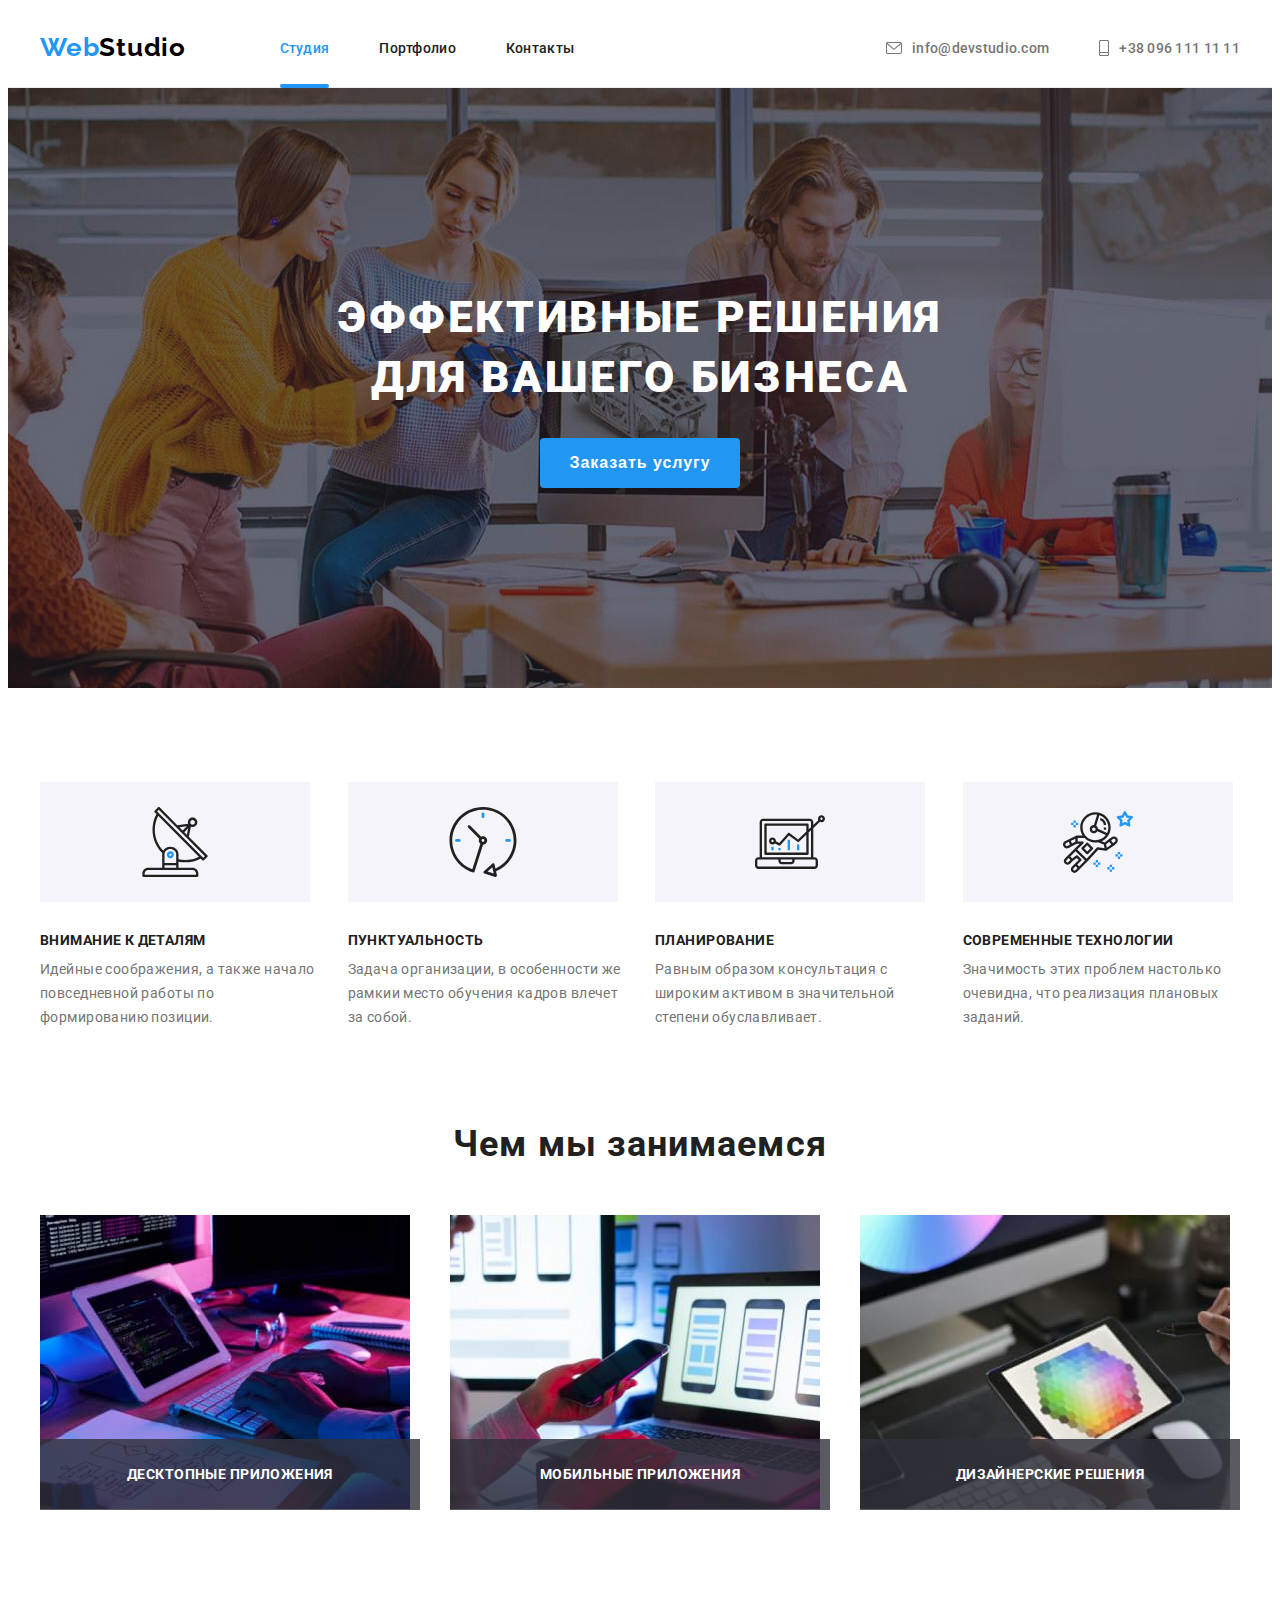
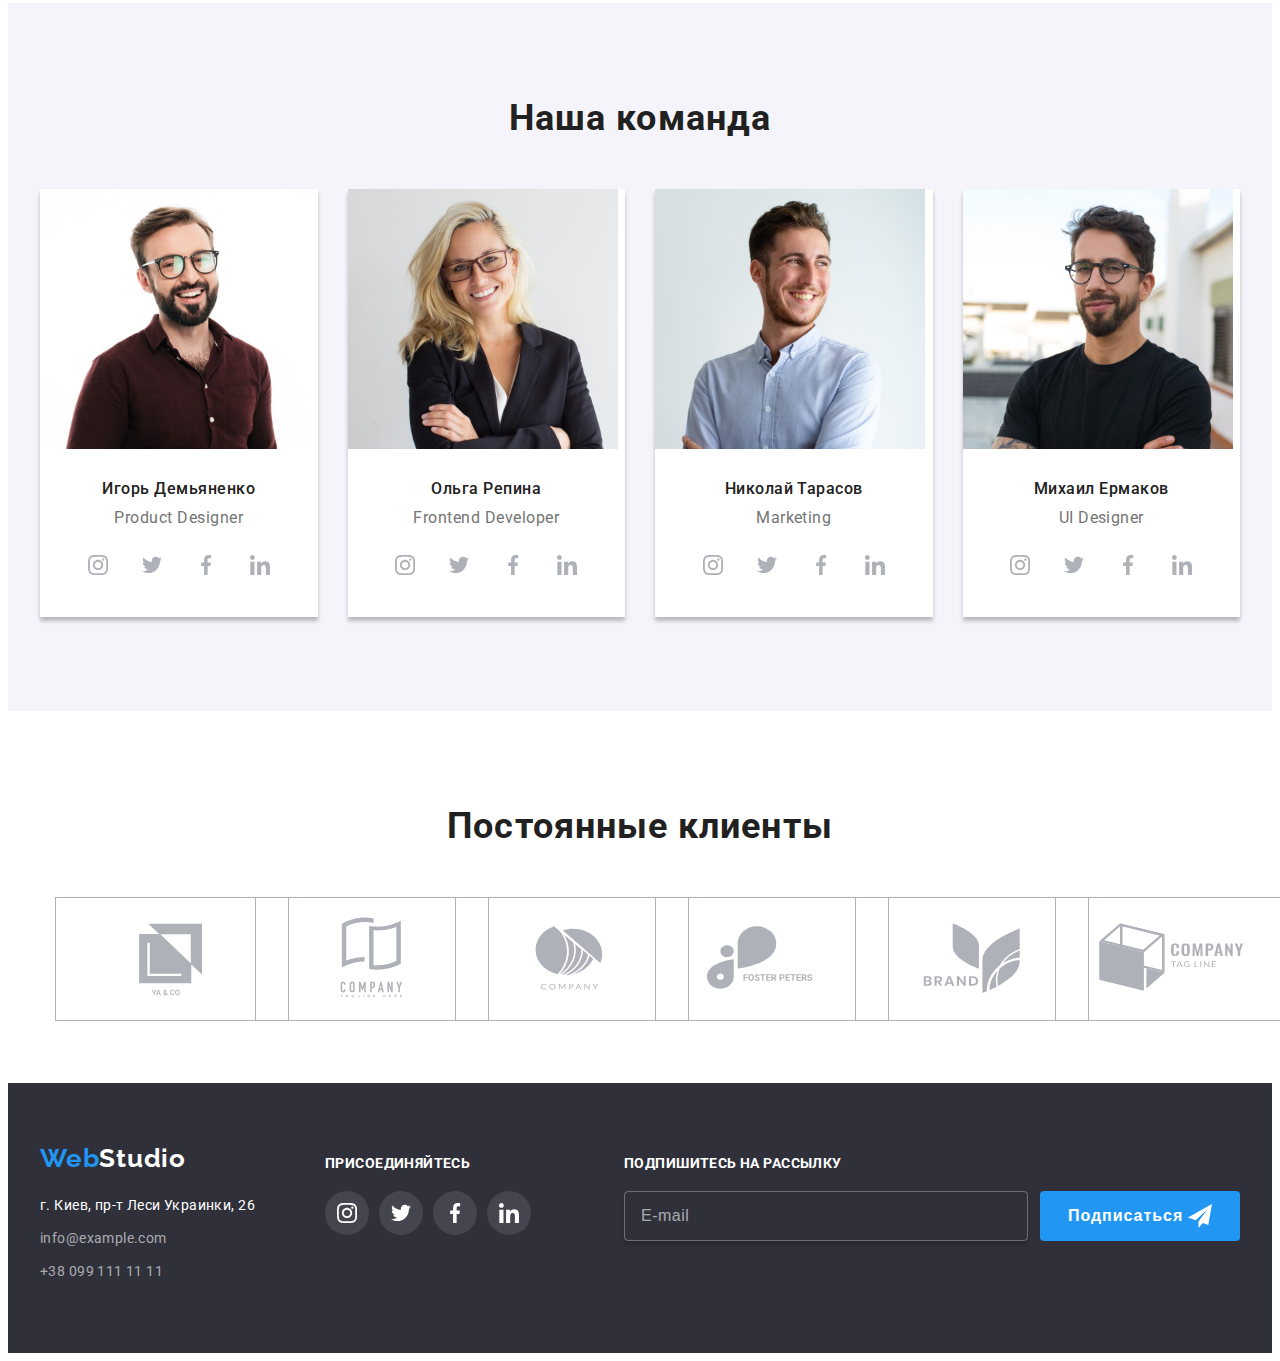
==== commit 7cccf8ef: "make footer subscribe content" ====
--- a/index.html
+++ b/index.html
@@ -417,17 +417,18 @@
                 </ul>
             </div>
             <div class="footer-content footer-subscribing">
-                <p class="footer-subscribing-title">присоединяйтесь</p>
-                    <form class="footer-subscribing-form">
-                        <input type="email" id="footer-subscribing-email-input" name="subscribing-email" class="footer-subscribing-input">
-                        <label for="footer-subscribing-email-label" class="footer-subscribing-label">
-                            <button type="submit" class="footer-subscribing-button"> Подписаться 
-                                <svg class="input-icon">
-                                    <use href="./images/icons.svg#icon-send"></use>
-                                </svg>
-                            </button>
-                        </label>
-                    </form>
+                <p class="footer-subscribing-title">Подпишитесь на рассылку</p>
+                <form class="footer-subscribing-form" action="javascript:void(0)">
+                    <input type="email" id="footer-subscribing-email-input" name="subscribing-email" placeholder="E-mail"
+                        class="footer-subscribing-input">
+                    <label for="footer-subscribing-email-label" class="footer-subscribing-label">
+                        <button type="submit" class="footer-subscribing-button"> Подписаться
+                            <svg class="subscribe-icon">
+                                <use href="./images/icons.svg#icon-send"></use>
+                            </svg>
+                        </button>
+                    </label>
+                </form>
             </div>
         </div>
     </footer>
@@ -479,12 +480,12 @@
                 <!-- </div> -->
             </form>
             <form class="checkbox-form">
-                <input type="checkbox" id="conditions-checkbox" name="conditions-checkbox" class="input-checkbox" >
+                <input type="checkbox" id="conditions-checkbox" name="conditions-checkbox" class="input-checkbox">
                 <label for="conditions-checkbox" class="modal-checkbox-comment"> Соглашаюсь с рассылкой и принимаю
                     <a href="#">Условия договора</a></label>
                 <svg class="check-icon">
-                        <use href="./images/icons.svg#icon-check"></use>
-                </svg>    
+                    <use href="./images/icons.svg#icon-check"></use>
+                </svg>
             </form>
             <button type="submit" class="backdrop-submit-button">Отправить</button>
         </div>
--- a/css/style.css
+++ b/css/style.css
@@ -453,7 +453,8 @@
 
 .footer-container {
   display: flex;
-  align-items: center;
+  /* align-items: center; */
+  justify-content: center;
 }
 
 .footer-adress {
@@ -514,6 +515,7 @@
   line-height: calc(16 / 14);
   letter-spacing: 0.03em;
   margin-bottom: 20px;
+  margin-top: 12px;
 }
 
 .social-link-footer {
@@ -526,19 +528,46 @@
   fill: var(--body-fonts-onbackgraund-color);
 }
 
+.footer-subscribing {
+    flex-grow: 1;
+}
 .footer-subscribing-form {
     display: flex;
-    flex-wrap: wrap;
-    justify-content: flex-end;
+    /* flex-wrap: wrap; */
+    /* justify-content: flex-end; */
+}
+.footer-subscribing-input{
     flex-grow: 1;
+    border: 1px solid rgba(255, 255, 255, 0.3);
+    border-radius: 4px;
+    box-shadow: 0 4px 4px 0 rgba(0, 0, 0, 0.15);
+    background-color: transparent;
+    padding-left: 16px;
+    color: var(--body-fonts-onbackgraund-color);
+    margin-right: 12px;
+
+}
+.footer-subscribing-input::placeholder{
+    font-size: 16px;
+    font-weight: 400;
+    line-height: calc(20 / 16);
+    text-align: left;
+    vertical-align: center;
+    letter-spacing: 0.03em;
+    color: rgba(255, 255, 255, 0.6);
 }
 .footer-subscribing-button {
-    margin-left: 12px;
-}
-/* .footer-subscribing-input {
-    flex-grow: 1;
-    width: 100%;
-} */
+    display: flex;
+    padding-left: 28px;
+    padding-right: 28px;
+    justify-content: space-between;
+
+}
+.subscribe-icon {
+width: 24px;
+height: 24px;
+}
+
 /*---------------PORTFOLIO-----------------*/
 .products-list {
   display: flex;
@@ -650,7 +679,7 @@
   letter-spacing: 0.03em;
   color: var(--general-text-fonts-color);
 }
-
+/*-----------BACKDROP------------*/
 .backdrop {
   position: fixed;
   display: flex;
@@ -680,8 +709,6 @@
   display: flex;
   flex-direction: column;
   justify-content: center;
-  /* align-items: center; */
-  /* flex-wrap: wrap; */
   padding: 40px;
 }
 .close-btn {
@@ -718,9 +745,6 @@
   text-align: center;
 }
 .servise-form {
-  /* display: flex;
-    flex-direction: column;
-    justify-content: space-between; */
   width: 100%;
   margin-bottom: 20px;
 }
@@ -823,6 +847,3 @@
     height: 20px;
     fill: violet;
 }
-.submit-button {
-    box-shadow: ;
-}